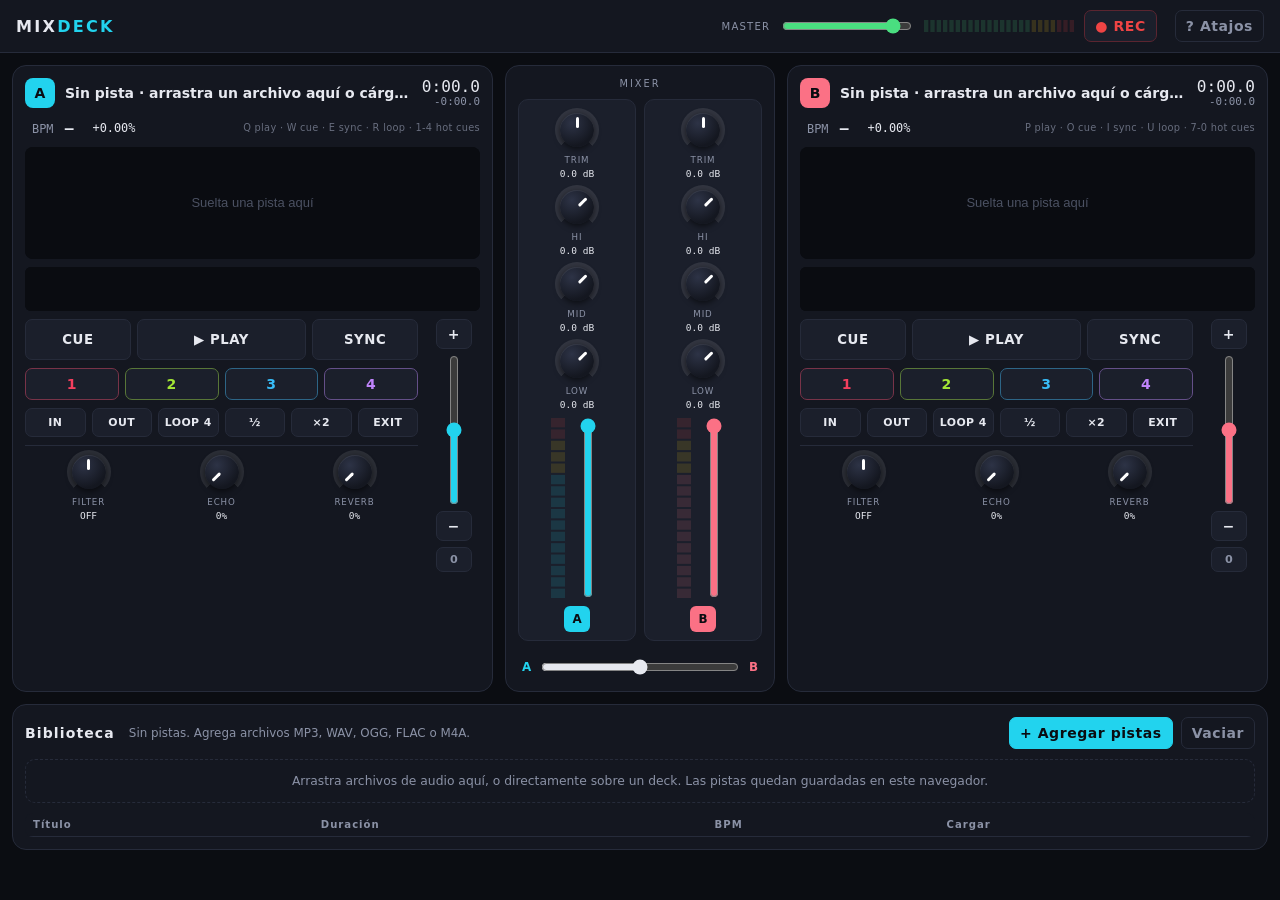
==== dj-system/index.html @ 6afe0837 "Agregar MIXDECK: mezclador DJ en el navegador (prototipo) Nuevo proyecto independiente en dj-system/" ====
<!DOCTYPE html>
<html lang="es">
<head>
  <meta charset="UTF-8">
  <meta name="viewport" content="width=device-width, initial-scale=1">
  <title>MIXDECK | Mezclador DJ en el navegador</title>
  <link rel="stylesheet" href="styles.css">
</head>
<body>
  <header class="topbar">
    <div class="brand">MIX<span>DECK</span></div>
    <div class="master">
      <label for="master-vol">MASTER</label>
      <input type="range" id="master-vol" min="0" max="1" step="0.01" value="0.9" title="Volumen master">
      <canvas id="master-vu"></canvas>
      <button id="rec-btn" class="btn rec" title="Grabar la mezcla (salida master)">● REC</button>
      <a id="rec-link" class="rec-link hidden" href="#" download>Descargar mezcla</a>
    </div>
    <button id="help-btn" class="btn ghost" title="Atajos de teclado (?)">? Atajos</button>
  </header>

  <main class="console">
    <section class="deck" id="deck-a" aria-label="Deck A"></section>
    <section class="mixer" id="mixer" aria-label="Mezclador"></section>
    <section class="deck" id="deck-b" aria-label="Deck B"></section>
  </main>

  <section class="library" aria-label="Biblioteca">
    <div class="lib-head">
      <h2>Biblioteca</h2>
      <span id="lib-status" class="lib-status"></span>
      <div class="lib-actions">
        <label class="btn primary file-btn">+ Agregar pistas
          <input type="file" id="file-input" accept="audio/*,.mp3,.wav,.ogg,.m4a,.aac,.flac" multiple hidden>
        </label>
        <button id="lib-clear" class="btn ghost">Vaciar</button>
      </div>
    </div>
    <div id="dropzone" class="dropzone">Arrastra archivos de audio aquí, o directamente sobre un deck. Las pistas quedan guardadas en este navegador.</div>
    <div class="table-wrap">
      <table class="lib-table">
        <thead><tr><th>Título</th><th>Duración</th><th>BPM</th><th>Cargar</th></tr></thead>
        <tbody id="lib-body"></tbody>
      </table>
    </div>
  </section>

  <dialog id="help">
    <h3>Atajos de teclado</h3>
    <div class="help-grid">
      <table>
        <caption>Deck A</caption>
        <tr><td><kbd>Q</kbd></td><td>Play / Pause</td></tr>
        <tr><td><kbd>W</kbd></td><td>Cue (mantener previsualiza)</td></tr>
        <tr><td><kbd>E</kbd></td><td>Sync con el Deck B</td></tr>
        <tr><td><kbd>R</kbd></td><td>Loop automático de 4 beats</td></tr>
        <tr><td><kbd>Z</kbd> <kbd>X</kbd> <kbd>C</kbd></td><td>Loop in / out / salir</td></tr>
        <tr><td><kbd>A</kbd> <kbd>S</kbd></td><td>Pitch bend − / +</td></tr>
        <tr><td><kbd>1</kbd>–<kbd>4</kbd></td><td>Hot cues (Shift borra)</td></tr>
      </table>
      <table>
        <caption>Deck B</caption>
        <tr><td><kbd>P</kbd></td><td>Play / Pause</td></tr>
        <tr><td><kbd>O</kbd></td><td>Cue (mantener previsualiza)</td></tr>
        <tr><td><kbd>I</kbd></td><td>Sync con el Deck A</td></tr>
        <tr><td><kbd>U</kbd></td><td>Loop automático de 4 beats</td></tr>
        <tr><td><kbd>M</kbd> <kbd>,</kbd> <kbd>.</kbd></td><td>Loop in / out / salir</td></tr>
        <tr><td><kbd>K</kbd> <kbd>L</kbd></td><td>Pitch bend − / +</td></tr>
        <tr><td><kbd>7</kbd>–<kbd>0</kbd></td><td>Hot cues (Shift borra)</td></tr>
      </table>
    </div>
    <p><kbd>←</kbd> <kbd>→</kbd> mueven el crossfader. Clic en la onda para saltar. Clic en el BPM para corregirlo a mano. Perillas: arrastra vertical, doble clic reinicia, Shift ajusta fino.</p>
    <button id="help-close" class="btn primary">Cerrar</button>
  </dialog>

  <div id="toast" class="toast"></div>

  <script src="js/engine.js"></script>
  <script src="js/knob.js"></script>
  <script src="js/bpm.js"></script>
  <script src="js/library.js"></script>
  <script src="js/deck.js"></script>
  <script src="js/mixer.js"></script>
  <script src="js/app.js"></script>
</body>
</html>
---- dj-system/styles.css ----
:root {
  --bg: #0b0d12;
  --panel: #141720;
  --panel-2: #1b1f2b;
  --line: #262b3a;
  --text: #e7e9f0;
  --muted: #8b92a6;
  --accent: #22d3ee;
  --rec: #ef4444;
  font-size: 14px;
}
* { box-sizing: border-box; }
html, body { margin: 0; background: var(--bg); color: var(--text); font-family: Inter, system-ui, -apple-system, "Segoe UI", Roboto, sans-serif; }
button, input { font: inherit; }
canvas { display: block; }
.hidden { display: none !important; }

/* ---- Barra superior ---- */
.topbar { display: flex; align-items: center; gap: 18px; padding: 10px 16px; background: var(--panel); border-bottom: 1px solid var(--line); position: sticky; top: 0; z-index: 5; }
.brand { font-weight: 800; letter-spacing: .14em; font-size: 1.15rem; }
.brand span { color: var(--accent); }
.master { display: flex; align-items: center; gap: 10px; margin-left: auto; }
.master label { font-size: .72rem; letter-spacing: .12em; color: var(--muted); }
#master-vol { width: 130px; accent-color: #4ade80; }
#master-vu { width: 150px; height: 12px; }
.rec-link { color: #4ade80; text-decoration: none; font-size: .85rem; border: 1px solid #4ade80; padding: 5px 10px; border-radius: 6px; }

/* ---- Botones ---- */
.btn { background: var(--panel-2); color: var(--text); border: 1px solid var(--line); border-radius: 7px; padding: 7px 10px; cursor: pointer; font-weight: 600; letter-spacing: .04em; transition: background .12s, box-shadow .12s, color .12s; user-select: none; -webkit-user-select: none; touch-action: none; }
.btn:hover { background: #232838; }
.btn:active { transform: translateY(1px); }
.btn.on { background: var(--accent); color: #0a0c11; border-color: var(--accent); box-shadow: 0 0 14px color-mix(in srgb, var(--accent) 55%, transparent); }
.btn.primary { background: var(--accent); color: #0a0c11; border-color: var(--accent); }
.btn.ghost { background: transparent; color: var(--muted); }
.btn.ghost:hover { color: var(--text); }
.btn.rec { color: var(--rec); border-color: #5b2530; min-width: 72px; font-variant-numeric: tabular-nums; }
.btn.rec.on { background: var(--rec); color: #fff; border-color: var(--rec); box-shadow: 0 0 14px rgba(239,68,68,.6); animation: blink 1s steps(2) infinite; }
@keyframes blink { 50% { box-shadow: 0 0 4px rgba(239,68,68,.3); } }

/* ---- Consola ---- */
.console { display: grid; grid-template-columns: minmax(0, 1fr) 270px minmax(0, 1fr); gap: 12px; padding: 12px; }
.deck, .mixer { background: var(--panel); border: 1px solid var(--line); border-radius: 14px; padding: 12px; min-width: 0; }
.deck { display: flex; flex-direction: column; gap: 8px; position: relative; }
.deck.drop { outline: 2px dashed var(--accent); outline-offset: -4px; }
.deck.looping .wave-zoom { box-shadow: inset 0 0 0 1px color-mix(in srgb, var(--accent) 60%, transparent); }

.deck-head { display: flex; align-items: center; gap: 10px; }
.deck-badge { width: 30px; height: 30px; border-radius: 8px; background: var(--accent); color: #0a0c11; display: grid; place-items: center; font-weight: 800; flex: none; }
.track-title { flex: 1; min-width: 0; white-space: nowrap; overflow: hidden; text-overflow: ellipsis; font-weight: 600; }
.time { display: flex; flex-direction: column; align-items: flex-end; font-family: "JetBrains Mono", ui-monospace, SFMono-Regular, Menlo, monospace; font-variant-numeric: tabular-nums; line-height: 1.05; }
.t-el { font-size: 1.15rem; }
.t-rem { font-size: .78rem; color: var(--muted); }

.bpm-row { display: flex; align-items: center; gap: 12px; font-size: .85rem; color: var(--muted); }
.bpm-btn { background: none; border: 1px solid transparent; color: var(--muted); border-radius: 6px; padding: 2px 6px; cursor: pointer; font-family: ui-monospace, Menlo, monospace; }
.bpm-btn:hover { border-color: var(--line); }
.bpm-btn strong { color: var(--text); font-size: 1.05rem; margin-left: 4px; }
.bpm-btn small { color: var(--muted); }
.pitch-read { font-family: ui-monospace, Menlo, monospace; color: var(--text); }
.key-hint { margin-left: auto; font-size: .7rem; letter-spacing: .03em; opacity: .7; text-align: right; }

.wave-zoom { width: 100%; height: 112px; border-radius: 8px; background: #0a0c11; cursor: crosshair; }
.wave-over { width: 100%; height: 44px; border-radius: 6px; background: #0a0c11; cursor: pointer; }

.deck-body { display: grid; grid-template-columns: 1fr 52px; gap: 10px; }
.deck-main { display: flex; flex-direction: column; gap: 8px; min-width: 0; }
.transport { display: grid; grid-template-columns: 1fr 1.6fr 1fr; gap: 6px; }
.transport .btn { padding: 12px 8px; font-size: .95rem; }
.btn-cue.on { background: #f59e0b; border-color: #f59e0b; color: #0a0c11; box-shadow: 0 0 12px rgba(245,158,11,.5); }
.hotcues { display: grid; grid-template-columns: repeat(4, 1fr); gap: 6px; }
.hc { border-color: color-mix(in srgb, var(--hc) 40%, var(--line)); color: var(--hc); }
.hc.set { background: var(--hc); color: #0a0c11; border-color: var(--hc); box-shadow: 0 0 10px color-mix(in srgb, var(--hc) 55%, transparent); }
.loops { display: grid; grid-template-columns: repeat(6, 1fr); gap: 6px; }
.loops .btn { padding: 7px 4px; font-size: .78rem; }
.fx { display: flex; justify-content: space-around; gap: 6px; padding-top: 4px; border-top: 1px solid var(--line); }

.pitch-col { display: flex; flex-direction: column; align-items: center; gap: 6px; }
.pitch-col .bend { width: 36px; padding: 6px 0; font-size: 1rem; }
.pitch-col .pitch-reset { width: 36px; padding: 5px 0; font-size: .8rem; color: var(--muted); }
input.pitch, input.fader { writing-mode: vertical-lr; direction: rtl; width: 30px; accent-color: var(--accent); cursor: ns-resize; margin: 0; }
input.pitch { flex: 1; min-height: 150px; }
input.fader { height: 100%; }

/* ---- Perillas ---- */
.knob { display: flex; flex-direction: column; align-items: center; gap: 3px; width: 56px; cursor: ns-resize; user-select: none; -webkit-user-select: none; touch-action: none; }
.knob-ring { width: 44px; height: 44px; border-radius: 50%; display: grid; place-items: center; position: relative; }
.knob-ring::before { content: ""; position: absolute; inset: 5px; border-radius: 50%; background: radial-gradient(circle at 35% 30%, #2d3346, #141720 70%); box-shadow: 0 2px 6px rgba(0,0,0,.6), inset 0 1px 0 rgba(255,255,255,.08); }
.knob-dial { position: absolute; inset: 5px; border-radius: 50%; }
.knob-dial::after { content: ""; position: absolute; left: 50%; top: 4px; width: 3px; height: 11px; margin-left: -1.5px; border-radius: 2px; background: #fff; }
.knob.active .knob-ring::before { box-shadow: 0 0 0 2px color-mix(in srgb, var(--accent) 60%, transparent); }
.knob-label { font-size: .62rem; letter-spacing: .1em; color: var(--muted); }
.knob-value { font-size: .68rem; font-family: ui-monospace, Menlo, monospace; color: var(--text); white-space: nowrap; }

/* ---- Mixer ---- */
.mixer { display: flex; flex-direction: column; gap: 10px; }
.mixer-title { text-align: center; font-size: .7rem; letter-spacing: .2em; color: var(--muted); }
.strips { display: grid; grid-template-columns: 1fr 1fr; gap: 8px; flex: 1; }
.strip { background: var(--panel-2); border: 1px solid var(--line); border-radius: 10px; padding: 8px 4px; display: flex; flex-direction: column; align-items: center; gap: 8px; }
.strip-knobs { display: flex; flex-direction: column; gap: 6px; }
.strip-lower { display: flex; gap: 8px; align-items: stretch; height: 180px; flex: none; }
.strip-lower .vu { width: 14px; height: 100%; }
.strip-badge { width: 26px; height: 26px; border-radius: 6px; background: var(--accent); color: #0a0c11; display: grid; place-items: center; font-weight: 800; font-size: .85rem; }
.xfader-wrap { display: flex; align-items: center; gap: 8px; padding: 6px 4px 2px; }
.xfader { flex: 1; accent-color: #e7e9f0; }
.xf-label { font-weight: 800; font-size: .85rem; }
.xf-a { color: #22d3ee; } .xf-b { color: #fb7185; }

/* ---- Biblioteca ---- */
.library { margin: 0 12px 24px; background: var(--panel); border: 1px solid var(--line); border-radius: 14px; padding: 12px; }
.lib-head { display: flex; align-items: center; gap: 14px; flex-wrap: wrap; }
.lib-head h2 { margin: 0; font-size: 1rem; letter-spacing: .08em; }
.lib-status { color: var(--muted); font-size: .85rem; flex: 1; }
.lib-actions { display: flex; gap: 8px; }
.file-btn { display: inline-block; }
.dropzone { margin: 10px 0; padding: 14px; border: 1px dashed var(--line); border-radius: 10px; color: var(--muted); text-align: center; font-size: .88rem; transition: border-color .12s, background .12s; }
.dropzone.over { border-color: var(--accent); background: color-mix(in srgb, var(--accent) 8%, transparent); color: var(--text); }
.table-wrap { max-height: 320px; overflow: auto; border-radius: 8px; }
.lib-table { width: 100%; border-collapse: collapse; font-size: .9rem; }
.lib-table th { text-align: left; color: var(--muted); font-weight: 600; font-size: .72rem; letter-spacing: .1em; padding: 6px 8px; border-bottom: 1px solid var(--line); position: sticky; top: 0; background: var(--panel); }
.lib-table td { padding: 7px 8px; border-bottom: 1px solid #1c2130; }
.lib-table tr[draggable] { cursor: grab; }
.lib-table tr:hover td { background: #171b26; }
.t-name { max-width: 0; width: 60%; white-space: nowrap; overflow: hidden; text-overflow: ellipsis; }
.t-dur, .t-bpm { font-family: ui-monospace, Menlo, monospace; white-space: nowrap; }
.t-act { white-space: nowrap; text-align: right; }
.t-act button { border: 1px solid var(--line); background: var(--panel-2); color: var(--text); border-radius: 6px; padding: 3px 9px; margin-left: 4px; cursor: pointer; font-weight: 700; }
.t-act .load-a { color: #22d3ee; } .t-act .load-b { color: #fb7185; } .t-act .del { color: var(--muted); }
.t-act button:hover { background: #262b3a; }
.analyzing { color: var(--muted); font-style: italic; }
.err, .row-err .t-name { color: #f87171; }

/* ---- Ayuda y avisos ---- */
dialog { background: var(--panel); color: var(--text); border: 1px solid var(--line); border-radius: 14px; padding: 20px 24px; max-width: 640px; }
dialog::backdrop { background: rgba(0,0,0,.6); }
dialog h3 { margin: 0 0 12px; }
.help-grid { display: grid; grid-template-columns: 1fr 1fr; gap: 18px; }
.help-grid table { border-collapse: collapse; width: 100%; font-size: .9rem; }
.help-grid caption { text-align: left; font-weight: 700; color: var(--accent); padding-bottom: 6px; }
.help-grid td { padding: 4px 6px 4px 0; vertical-align: top; }
kbd { background: var(--panel-2); border: 1px solid var(--line); border-bottom-width: 2px; border-radius: 4px; padding: 1px 6px; font-family: ui-monospace, Menlo, monospace; font-size: .8rem; }
dialog p { color: var(--muted); font-size: .85rem; }
.toast { position: fixed; left: 50%; bottom: 22px; transform: translateX(-50%) translateY(20px); background: #232838; color: var(--text); padding: 10px 16px; border-radius: 8px; border: 1px solid var(--line); opacity: 0; pointer-events: none; transition: opacity .2s, transform .2s; z-index: 10; max-width: 90vw; }
.toast.show { opacity: 1; transform: translateX(-50%); }

@media (max-width: 1100px) {
  .console { grid-template-columns: 1fr; }
  .mixer { order: 3; }
  .strips { grid-template-columns: 1fr 1fr; }
  .strip-lower { height: 140px; }
  .key-hint { display: none; }
}
@media (max-width: 640px) {
  .topbar { flex-wrap: wrap; gap: 10px; }
  .master { margin-left: 0; flex-wrap: wrap; }
  .help-grid { grid-template-columns: 1fr; }
  .deck-body { grid-template-columns: 1fr 44px; }
  .loops { grid-template-columns: repeat(3, 1fr); }
}
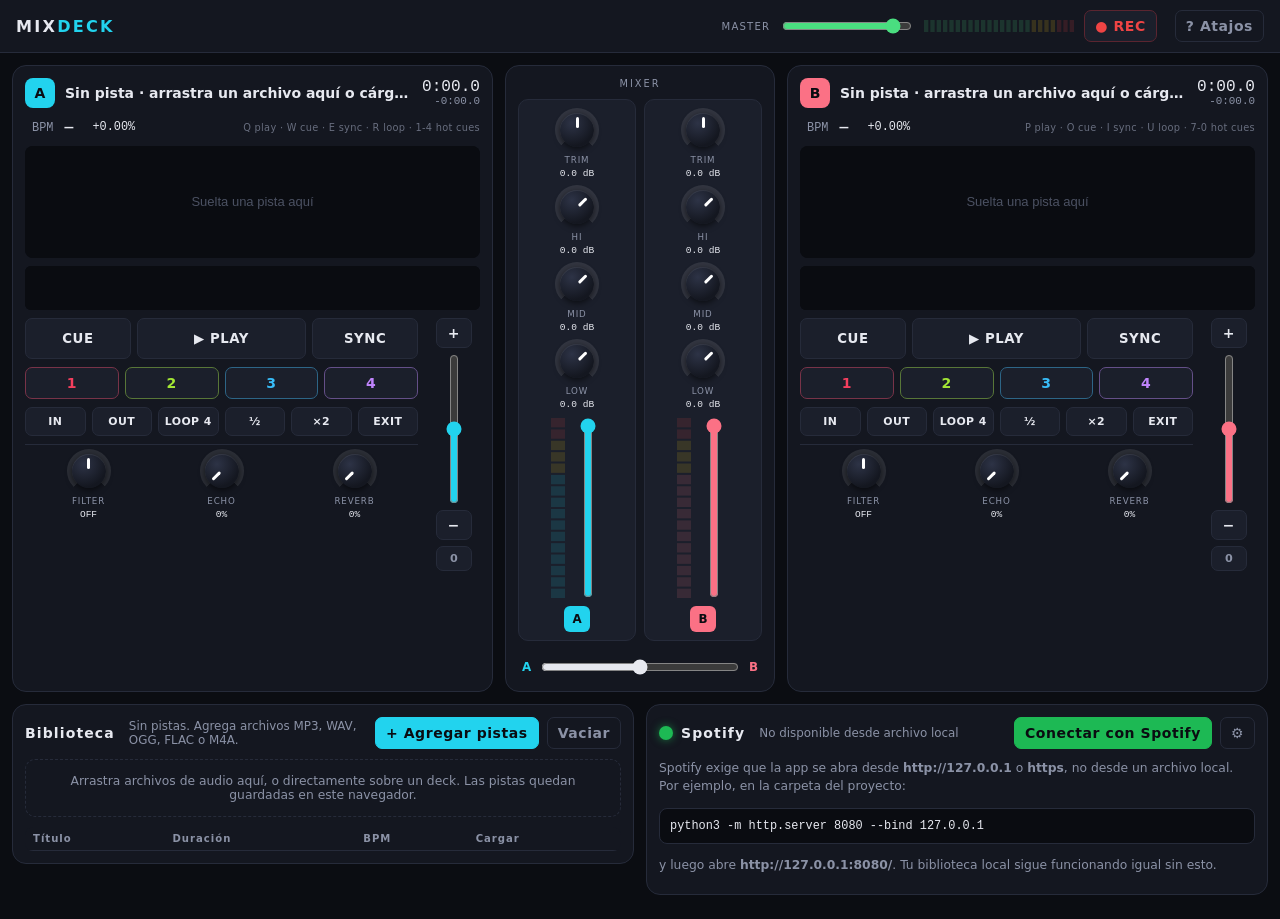
==== commit 67a9c702: "Agregar conexión con Spotify a MIXDECK Nuevo módulo dj-system/js/spotify.js con OAuth PKCE sin backe" ====
--- a/dj-system/index.html
+++ b/dj-system/index.html
@@ -25,6 +25,7 @@
     <section class="deck" id="deck-b" aria-label="Deck B"></section>
   </main>
 
+  <div class="bottom">
   <section class="library" aria-label="Biblioteca">
     <div class="lib-head">
       <h2>Biblioteca</h2>
@@ -44,6 +45,9 @@
       </table>
     </div>
   </section>
+
+  <section class="spotify" id="spotify" aria-label="Spotify"></section>
+  </div>
 
   <dialog id="help">
     <h3>Atajos de teclado</h3>
@@ -81,6 +85,7 @@
   <script src="js/library.js"></script>
   <script src="js/deck.js"></script>
   <script src="js/mixer.js"></script>
+  <script src="js/spotify.js"></script>
   <script src="js/app.js"></script>
 </body>
 </html>
--- a/dj-system/styles.css
+++ b/dj-system/styles.css
@@ -105,8 +105,9 @@
 .xf-label { font-weight: 800; font-size: .85rem; }
 .xf-a { color: #22d3ee; } .xf-b { color: #fb7185; }
 
-/* ---- Biblioteca ---- */
-.library { margin: 0 12px 24px; background: var(--panel); border: 1px solid var(--line); border-radius: 14px; padding: 12px; }
+/* ---- Biblioteca y Spotify ---- */
+.bottom { display: grid; grid-template-columns: 1fr 1fr; gap: 12px; margin: 0 12px 24px; align-items: start; }
+.library, .spotify { min-width: 0; background: var(--panel); border: 1px solid var(--line); border-radius: 14px; padding: 12px; }
 .lib-head { display: flex; align-items: center; gap: 14px; flex-wrap: wrap; }
 .lib-head h2 { margin: 0; font-size: 1rem; letter-spacing: .08em; }
 .lib-status { color: var(--muted); font-size: .85rem; flex: 1; }
@@ -144,6 +145,7 @@
 
 @media (max-width: 1100px) {
   .console { grid-template-columns: 1fr; }
+  .bottom { grid-template-columns: 1fr; }
   .mixer { order: 3; }
   .strips { grid-template-columns: 1fr 1fr; }
   .strip-lower { height: 140px; }
@@ -156,3 +158,43 @@
   .deck-body { grid-template-columns: 1fr 44px; }
   .loops { grid-template-columns: repeat(3, 1fr); }
 }
+
+/* ---- Spotify ---- */
+.sp-head { display: flex; align-items: center; gap: 14px; flex-wrap: wrap; }
+.sp-head h2 { margin: 0; font-size: 1rem; letter-spacing: .08em; display: flex; align-items: center; gap: 8px; }
+.sp-dot { width: 14px; height: 14px; border-radius: 50%; background: #1db954; box-shadow: 0 0 8px rgba(29,185,84,.6); }
+.sp-status { color: var(--muted); font-size: .85rem; flex: 1; }
+.sp-actions { display: flex; gap: 8px; }
+.spotify .btn.primary { background: #1db954; border-color: #1db954; }
+.sp-body { margin-top: 10px; }
+.sp-msg { color: var(--muted); font-size: .88rem; margin: 8px 0; line-height: 1.5; }
+.sp-code { background: #0a0c11; border: 1px solid var(--line); border-radius: 8px; padding: 10px; font-size: .85rem; overflow: auto; }
+.sp-toolbar { display: flex; gap: 8px; flex-wrap: wrap; }
+.sp-search, .sp-playlists, .sp-client { background: #0a0c11; color: var(--text); border: 1px solid var(--line); border-radius: 8px; padding: 8px 10px; font-size: .9rem; }
+.sp-search { flex: 2; min-width: 180px; }
+.sp-playlists { flex: 1; min-width: 160px; }
+.sp-search:focus, .sp-playlists:focus, .sp-client:focus { outline: none; border-color: #1db954; }
+.sp-summary { color: var(--muted); font-size: .85rem; margin: 10px 0 8px; }
+.sp-wrap { max-height: 320px; }
+.sp-name { display: flex; align-items: center; gap: 8px; }
+.sp-name span { overflow: hidden; text-overflow: ellipsis; }
+.sp-thumb { width: 28px; height: 28px; border-radius: 4px; background: #262b3a; flex: none; object-fit: cover; display: inline-block; }
+.sp-artist { color: var(--muted); max-width: 0; width: 30%; white-space: nowrap; overflow: hidden; text-overflow: ellipsis; }
+.sp-have { color: #1db954; font-weight: 800; margin-right: 4px; }
+.sp-miss { color: var(--muted); }
+.sp-play { color: #1db954 !important; }
+.sp-player { display: flex; align-items: center; gap: 12px; margin-top: 12px; padding: 10px; background: var(--panel-2); border: 1px solid var(--line); border-radius: 10px; }
+.sp-cover { width: 48px; height: 48px; border-radius: 6px; background: #262b3a; object-fit: cover; flex: none; }
+.sp-np { flex: 1; min-width: 0; display: flex; flex-direction: column; gap: 4px; }
+.sp-np-title { font-weight: 600; white-space: nowrap; overflow: hidden; text-overflow: ellipsis; }
+.sp-np-sub { color: var(--muted); font-size: .72rem; }
+.sp-seek { width: 100%; accent-color: #1db954; margin: 0; }
+.sp-toggle { width: 44px; height: 44px; padding: 0; font-size: 1.1rem; }
+.sp-vol { width: 80px; accent-color: #1db954; }
+.sp-dialog { max-width: 560px; }
+.sp-steps { padding-left: 20px; line-height: 1.6; font-size: .9rem; }
+.sp-steps code { background: #0a0c11; border: 1px solid var(--line); border-radius: 5px; padding: 2px 6px; font-size: .82rem; word-break: break-all; }
+.sp-steps .btn { padding: 2px 8px; font-size: .75rem; }
+.sp-client { width: 100%; font-family: ui-monospace, Menlo, monospace; margin: 4px 0 10px; }
+.sp-note { color: var(--muted); font-size: .8rem; margin: 0 0 14px; }
+.sp-dialog-actions { display: flex; justify-content: flex-end; gap: 8px; }
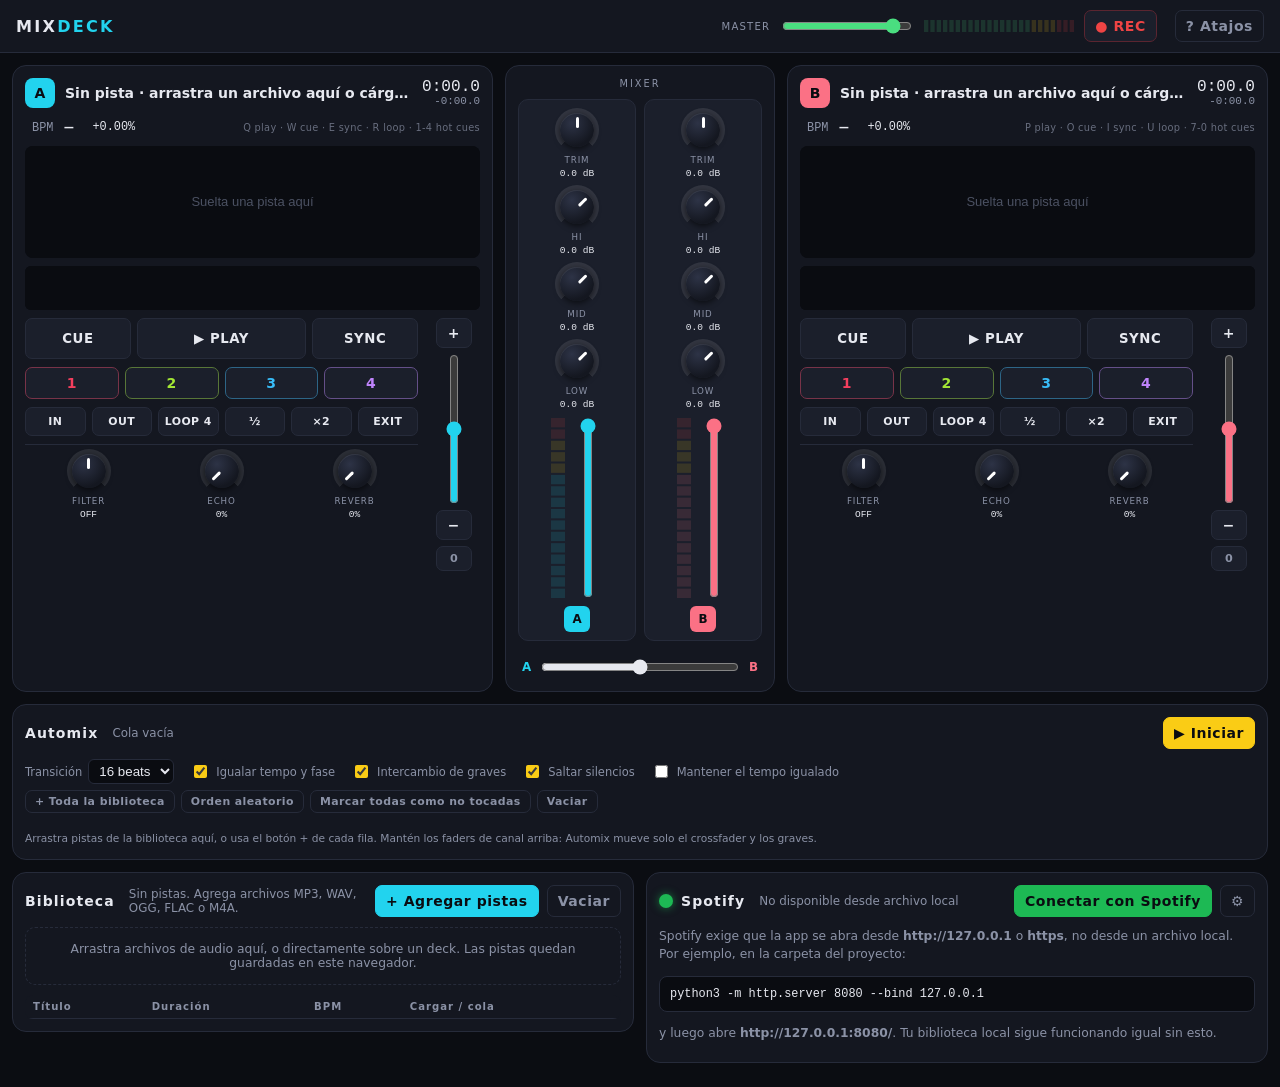
==== commit 9f38a978: "Agregar Automix: cola de pistas que se mezclan solas Nuevo módulo dj-system/js/automix.js:  - Cola o" ====
--- a/dj-system/index.html
+++ b/dj-system/index.html
@@ -26,6 +26,7 @@
   </main>
 
   <div class="bottom">
+  <section class="automix" id="automix" aria-label="Automix"></section>
   <section class="library" aria-label="Biblioteca">
     <div class="lib-head">
       <h2>Biblioteca</h2>
@@ -40,7 +41,7 @@
     <div id="dropzone" class="dropzone">Arrastra archivos de audio aquí, o directamente sobre un deck. Las pistas quedan guardadas en este navegador.</div>
     <div class="table-wrap">
       <table class="lib-table">
-        <thead><tr><th>Título</th><th>Duración</th><th>BPM</th><th>Cargar</th></tr></thead>
+        <thead><tr><th>Título</th><th>Duración</th><th>BPM</th><th>Cargar / cola</th></tr></thead>
         <tbody id="lib-body"></tbody>
       </table>
     </div>
@@ -86,6 +87,7 @@
   <script src="js/deck.js"></script>
   <script src="js/mixer.js"></script>
   <script src="js/spotify.js"></script>
+  <script src="js/automix.js"></script>
   <script src="js/app.js"></script>
 </body>
 </html>
--- a/dj-system/styles.css
+++ b/dj-system/styles.css
@@ -106,8 +106,8 @@
 .xf-a { color: #22d3ee; } .xf-b { color: #fb7185; }
 
 /* ---- Biblioteca y Spotify ---- */
-.bottom { display: grid; grid-template-columns: 1fr 1fr; gap: 12px; margin: 0 12px 24px; align-items: start; }
-.library, .spotify { min-width: 0; background: var(--panel); border: 1px solid var(--line); border-radius: 14px; padding: 12px; }
+.bottom { display: grid; grid-template-columns: 1fr 1fr 1fr; gap: 12px; margin: 0 12px 24px; align-items: start; }
+.library, .spotify, .automix { min-width: 0; background: var(--panel); border: 1px solid var(--line); border-radius: 14px; padding: 12px; }
 .lib-head { display: flex; align-items: center; gap: 14px; flex-wrap: wrap; }
 .lib-head h2 { margin: 0; font-size: 1rem; letter-spacing: .08em; }
 .lib-status { color: var(--muted); font-size: .85rem; flex: 1; }
@@ -125,7 +125,7 @@
 .t-dur, .t-bpm { font-family: ui-monospace, Menlo, monospace; white-space: nowrap; }
 .t-act { white-space: nowrap; text-align: right; }
 .t-act button { border: 1px solid var(--line); background: var(--panel-2); color: var(--text); border-radius: 6px; padding: 3px 9px; margin-left: 4px; cursor: pointer; font-weight: 700; }
-.t-act .load-a { color: #22d3ee; } .t-act .load-b { color: #fb7185; } .t-act .del { color: var(--muted); }
+.t-act .load-a { color: #22d3ee; } .t-act .load-b { color: #fb7185; } .t-act .queue { color: #facc15; } .t-act .del { color: var(--muted); }
 .t-act button:hover { background: #262b3a; }
 .analyzing { color: var(--muted); font-style: italic; }
 .err, .row-err .t-name { color: #f87171; }
@@ -143,9 +143,14 @@
 .toast { position: fixed; left: 50%; bottom: 22px; transform: translateX(-50%) translateY(20px); background: #232838; color: var(--text); padding: 10px 16px; border-radius: 8px; border: 1px solid var(--line); opacity: 0; pointer-events: none; transition: opacity .2s, transform .2s; z-index: 10; max-width: 90vw; }
 .toast.show { opacity: 1; transform: translateX(-50%); }
 
+@media (max-width: 1400px) {
+  .bottom { grid-template-columns: 1fr 1fr; }
+  .automix { grid-column: 1 / -1; }
+}
 @media (max-width: 1100px) {
   .console { grid-template-columns: 1fr; }
   .bottom { grid-template-columns: 1fr; }
+  .automix { grid-column: auto; }
   .mixer { order: 3; }
   .strips { grid-template-columns: 1fr 1fr; }
   .strip-lower { height: 140px; }
@@ -198,3 +203,31 @@
 .sp-client { width: 100%; font-family: ui-monospace, Menlo, monospace; margin: 4px 0 10px; }
 .sp-note { color: var(--muted); font-size: .8rem; margin: 0 0 14px; }
 .sp-dialog-actions { display: flex; justify-content: flex-end; gap: 8px; }
+
+/* ---- Automix ---- */
+.automix.drop { outline: 2px dashed #facc15; outline-offset: -4px; }
+.am-head { display: flex; align-items: center; gap: 14px; flex-wrap: wrap; }
+.am-head h2 { margin: 0; font-size: 1rem; letter-spacing: .08em; }
+.am-status { color: var(--muted); font-size: .85rem; flex: 1; }
+.automix.running .am-status { color: #facc15; }
+.am-actions { display: flex; gap: 8px; }
+.automix .btn.primary { background: #facc15; border-color: #facc15; }
+.am-stop { color: #f87171; }
+.am-settings { display: flex; flex-wrap: wrap; gap: 6px 16px; margin: 10px 0 6px; font-size: .82rem; color: var(--muted); }
+.am-settings label { display: flex; align-items: center; gap: 6px; cursor: pointer; }
+.am-settings select { background: #0a0c11; color: var(--text); border: 1px solid var(--line); border-radius: 6px; padding: 3px 6px; }
+.am-settings input[type=checkbox] { accent-color: #facc15; }
+.am-tools { display: flex; flex-wrap: wrap; gap: 6px; margin-bottom: 8px; }
+.am-tools .btn { padding: 4px 9px; font-size: .78rem; }
+.am-queue { list-style: none; margin: 0; padding: 0; max-height: 300px; overflow: auto; border-radius: 8px; }
+.am-queue li { display: grid; grid-template-columns: 24px 1fr auto auto 26px 26px 26px; align-items: center; gap: 6px; padding: 6px 8px; border-bottom: 1px solid #1c2130; font-size: .88rem; }
+.am-queue li.active { background: color-mix(in srgb, #facc15 12%, transparent); }
+.am-queue li.next { background: color-mix(in srgb, #facc15 5%, transparent); }
+.am-queue li.played { opacity: .5; }
+.am-n { color: var(--muted); font-size: .75rem; font-family: ui-monospace, Menlo, monospace; }
+.am-name { white-space: nowrap; overflow: hidden; text-overflow: ellipsis; }
+.am-meta { color: var(--muted); font-size: .75rem; font-family: ui-monospace, Menlo, monospace; white-space: nowrap; }
+.am-state { color: #facc15; font-size: .78rem; font-weight: 700; white-space: nowrap; min-width: 36px; text-align: right; }
+.am-queue button { border: 1px solid var(--line); background: var(--panel-2); color: var(--muted); border-radius: 5px; padding: 2px 0; cursor: pointer; font-size: .8rem; }
+.am-queue button:hover { color: var(--text); background: #262b3a; }
+.am-hint { color: var(--muted); font-size: .76rem; margin: 10px 0 0; line-height: 1.5; }
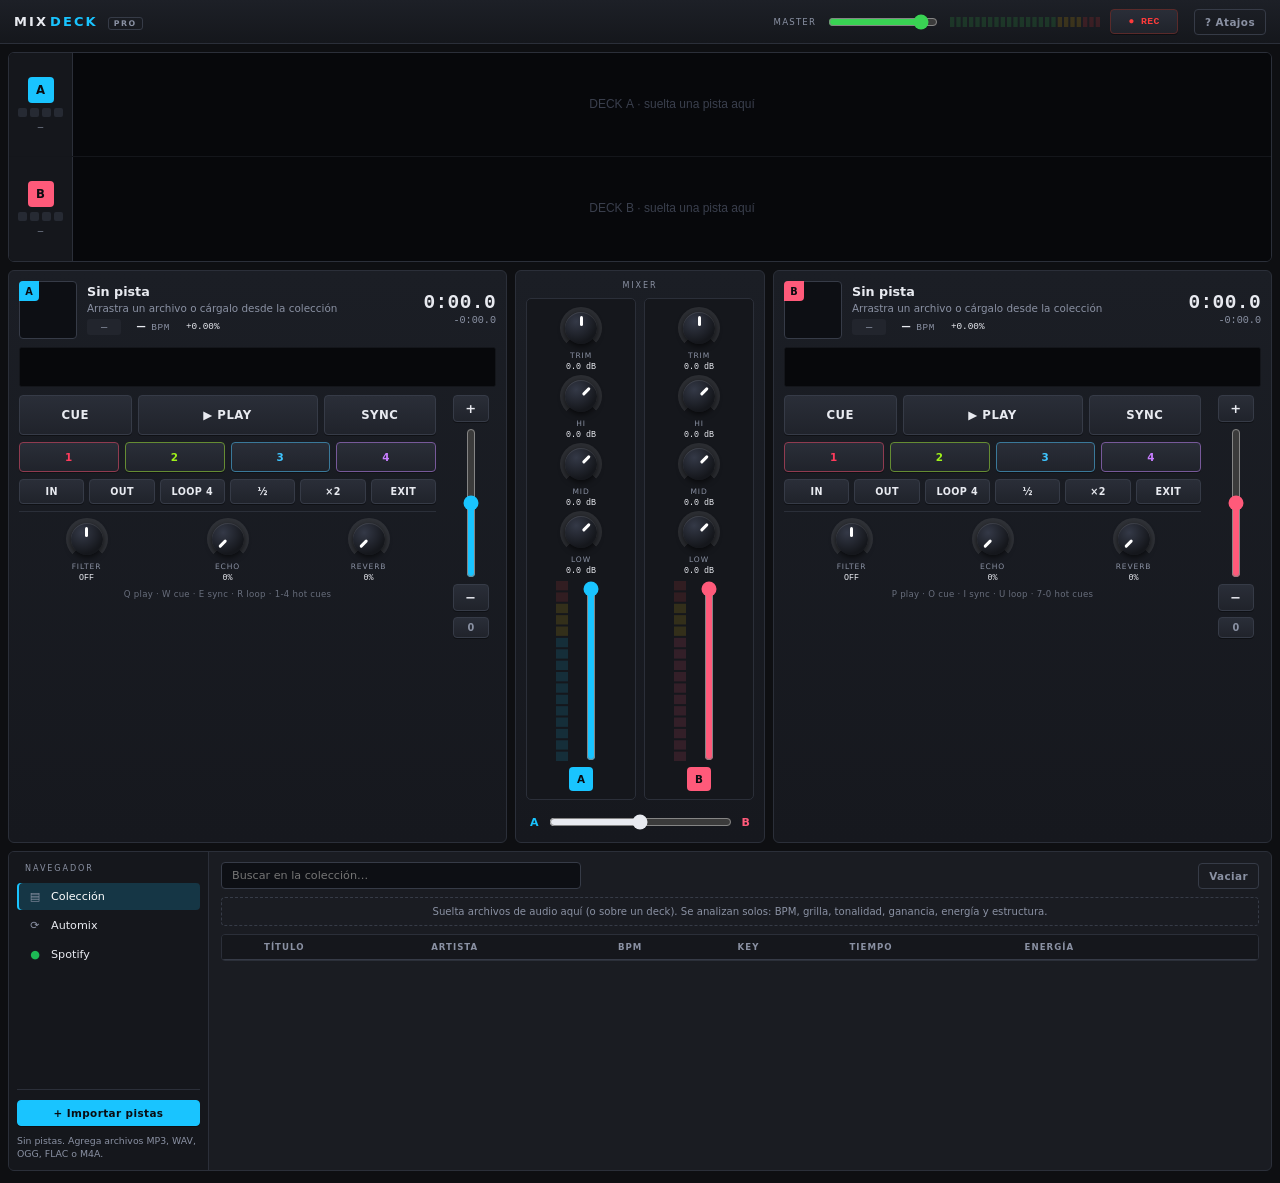
==== commit cdeb9961: "Análisis automático estilo rekordbox y rediseño profesional de MIXDECK Análisis (js/analyzer.js, ree" ====
--- a/dj-system/index.html
+++ b/dj-system/index.html
@@ -3,12 +3,13 @@
 <head>
   <meta charset="UTF-8">
   <meta name="viewport" content="width=device-width, initial-scale=1">
-  <title>MIXDECK | Mezclador DJ en el navegador</title>
+  <title>MIXDECK | Software DJ en el navegador</title>
   <link rel="stylesheet" href="styles.css">
 </head>
 <body>
   <header class="topbar">
-    <div class="brand">MIX<span>DECK</span></div>
+    <div class="brand">MIX<span>DECK</span><em>PRO</em></div>
+    <div class="top-status" id="top-status"></div>
     <div class="master">
       <label for="master-vol">MASTER</label>
       <input type="range" id="master-vol" min="0" max="1" step="0.01" value="0.9" title="Volumen master">
@@ -19,36 +20,75 @@
     <button id="help-btn" class="btn ghost" title="Atajos de teclado (?)">? Atajos</button>
   </header>
 
-  <main class="console">
-    <section class="deck" id="deck-a" aria-label="Deck A"></section>
-    <section class="mixer" id="mixer" aria-label="Mezclador"></section>
-    <section class="deck" id="deck-b" aria-label="Deck B"></section>
+  <main class="studio">
+    <section class="waves" aria-label="Formas de onda">
+      <div class="wave-row" data-deck="A">
+        <div class="wave-side">
+          <span class="wave-tag tag-a">A</span>
+          <div class="beat-leds" id="leds-a"><i></i><i></i><i></i><i></i></div>
+          <span class="bar-count" id="bar-a">—</span>
+        </div>
+        <div class="wave-slot" id="wave-a"></div>
+      </div>
+      <div class="wave-row" data-deck="B">
+        <div class="wave-side">
+          <span class="wave-tag tag-b">B</span>
+          <div class="beat-leds" id="leds-b"><i></i><i></i><i></i><i></i></div>
+          <span class="bar-count" id="bar-b">—</span>
+        </div>
+        <div class="wave-slot" id="wave-b"></div>
+      </div>
+    </section>
+
+    <section class="console">
+      <section class="deck" id="deck-a" aria-label="Deck A"></section>
+      <section class="mixer" id="mixer" aria-label="Mezclador"></section>
+      <section class="deck" id="deck-b" aria-label="Deck B"></section>
+    </section>
+
+    <section class="browser" aria-label="Navegador">
+      <aside class="tree">
+        <div class="tree-title">NAVEGADOR</div>
+        <button class="tree-item active" data-panel="collection"><span class="ti-icon">▤</span>Colección <em id="tree-count"></em></button>
+        <button class="tree-item" data-panel="automix"><span class="ti-icon">⟳</span>Automix <em id="tree-queue"></em></button>
+        <button class="tree-item" data-panel="spotify"><span class="ti-icon sp">●</span>Spotify</button>
+        <div class="tree-foot">
+          <label class="btn primary file-btn">+ Importar pistas
+            <input type="file" id="file-input" accept="audio/*,.mp3,.wav,.ogg,.m4a,.aac,.flac" multiple hidden>
+          </label>
+          <div id="lib-status" class="lib-status"></div>
+        </div>
+      </aside>
+
+      <div class="panels">
+        <section class="panel library active" id="panel-collection" aria-label="Colección">
+          <div class="lib-head">
+            <input id="lib-search" class="search" type="search" placeholder="Buscar en la colección…">
+            <span id="lib-count" class="lib-count"></span>
+            <button id="lib-clear" class="btn ghost">Vaciar</button>
+          </div>
+          <div id="dropzone" class="dropzone">Suelta archivos de audio aquí (o sobre un deck). Se analizan solos: BPM, grilla, tonalidad, ganancia, energía y estructura.</div>
+          <div class="table-wrap">
+            <table class="lib-table">
+              <thead><tr>
+                <th class="t-art"></th>
+                <th data-sort="name">Título</th>
+                <th data-sort="artist">Artista</th>
+                <th data-sort="bpm">BPM</th>
+                <th data-sort="key">Key</th>
+                <th data-sort="duration">Tiempo</th>
+                <th data-sort="energy">Energía</th>
+                <th></th>
+              </tr></thead>
+              <tbody id="lib-body"></tbody>
+            </table>
+          </div>
+        </section>
+        <section class="panel automix" id="automix" aria-label="Automix"></section>
+        <section class="panel spotify" id="spotify" aria-label="Spotify"></section>
+      </div>
+    </section>
   </main>
-
-  <div class="bottom">
-  <section class="automix" id="automix" aria-label="Automix"></section>
-  <section class="library" aria-label="Biblioteca">
-    <div class="lib-head">
-      <h2>Biblioteca</h2>
-      <span id="lib-status" class="lib-status"></span>
-      <div class="lib-actions">
-        <label class="btn primary file-btn">+ Agregar pistas
-          <input type="file" id="file-input" accept="audio/*,.mp3,.wav,.ogg,.m4a,.aac,.flac" multiple hidden>
-        </label>
-        <button id="lib-clear" class="btn ghost">Vaciar</button>
-      </div>
-    </div>
-    <div id="dropzone" class="dropzone">Arrastra archivos de audio aquí, o directamente sobre un deck. Las pistas quedan guardadas en este navegador.</div>
-    <div class="table-wrap">
-      <table class="lib-table">
-        <thead><tr><th>Título</th><th>Duración</th><th>BPM</th><th>Cargar / cola</th></tr></thead>
-        <tbody id="lib-body"></tbody>
-      </table>
-    </div>
-  </section>
-
-  <section class="spotify" id="spotify" aria-label="Spotify"></section>
-  </div>
 
   <dialog id="help">
     <h3>Atajos de teclado</h3>
@@ -74,7 +114,8 @@
         <tr><td><kbd>7</kbd>–<kbd>0</kbd></td><td>Hot cues (Shift borra)</td></tr>
       </table>
     </div>
-    <p><kbd>←</kbd> <kbd>→</kbd> mueven el crossfader. Clic en la onda para saltar. Clic en el BPM para corregirlo a mano. Perillas: arrastra vertical, doble clic reinicia, Shift ajusta fino.</p>
+    <p><kbd>←</kbd> <kbd>→</kbd> mueven el crossfader. Clic en la onda para saltar. Doble clic en una pista de la colección la carga en el deck libre. Clic en el BPM para corregirlo. Perillas: arrastra vertical, doble clic reinicia, Shift ajusta fino.</p>
+    <p>El análisis automático marca el CUE en el primer compás, el hot cue 1 en el drop y el hot cue 2 en el inicio del outro. Las tonalidades compatibles con la pista que suena se resaltan en verde.</p>
     <button id="help-close" class="btn primary">Cerrar</button>
   </dialog>
 
@@ -82,7 +123,8 @@
 
   <script src="js/engine.js"></script>
   <script src="js/knob.js"></script>
-  <script src="js/bpm.js"></script>
+  <script src="js/analyzer.js"></script>
+  <script src="js/tags.js"></script>
   <script src="js/library.js"></script>
   <script src="js/deck.js"></script>
   <script src="js/mixer.js"></script>
--- a/dj-system/styles.css
+++ b/dj-system/styles.css
@@ -1,233 +1,305 @@
 :root {
-  --bg: #0b0d12;
-  --panel: #141720;
-  --panel-2: #1b1f2b;
-  --line: #262b3a;
-  --text: #e7e9f0;
-  --muted: #8b92a6;
-  --accent: #22d3ee;
-  --rec: #ef4444;
-  font-size: 14px;
+  --bg: #0e0f12;
+  --bg-2: #15171c;
+  --panel: #1a1c22;
+  --panel-2: #22252d;
+  --line: #2b2f39;
+  --line-2: #363b47;
+  --text: #e8eaf0;
+  --muted: #8a91a3;
+  --accent: #19c4ff;
+  --a: #19c4ff;
+  --b: #ff5a7a;
+  --warn: #ffb020;
+  --ok: #39d353;
+  --rec: #ff3b3b;
+  --sp: #1db954;
+  --am: #ffc400;
+  --mono: "JetBrains Mono", "SF Mono", ui-monospace, Menlo, Consolas, monospace;
+  font-size: 13px;
 }
 * { box-sizing: border-box; }
-html, body { margin: 0; background: var(--bg); color: var(--text); font-family: Inter, system-ui, -apple-system, "Segoe UI", Roboto, sans-serif; }
-button, input { font: inherit; }
+html, body { margin: 0; background: var(--bg); color: var(--text); font-family: Inter, "Segoe UI", system-ui, -apple-system, Roboto, sans-serif; }
+button, input, select { font: inherit; }
 canvas { display: block; }
 .hidden { display: none !important; }
-
-/* ---- Barra superior ---- */
-.topbar { display: flex; align-items: center; gap: 18px; padding: 10px 16px; background: var(--panel); border-bottom: 1px solid var(--line); position: sticky; top: 0; z-index: 5; }
-.brand { font-weight: 800; letter-spacing: .14em; font-size: 1.15rem; }
+::-webkit-scrollbar { width: 10px; height: 10px; }
+::-webkit-scrollbar-thumb { background: #2f343f; border-radius: 6px; border: 2px solid var(--panel); }
+::-webkit-scrollbar-track { background: transparent; }
+
+/* ---------- Barra superior ---------- */
+.topbar { display: flex; align-items: center; gap: 16px; padding: 6px 14px; background: linear-gradient(#1d2027, #15171c); border-bottom: 1px solid var(--line); position: sticky; top: 0; z-index: 5; height: 44px; }
+.brand { font-weight: 900; letter-spacing: .16em; font-size: 1rem; display: flex; align-items: baseline; gap: 2px; }
 .brand span { color: var(--accent); }
-.master { display: flex; align-items: center; gap: 10px; margin-left: auto; }
-.master label { font-size: .72rem; letter-spacing: .12em; color: var(--muted); }
-#master-vol { width: 130px; accent-color: #4ade80; }
-#master-vu { width: 150px; height: 12px; }
-.rec-link { color: #4ade80; text-decoration: none; font-size: .85rem; border: 1px solid #4ade80; padding: 5px 10px; border-radius: 6px; }
-
-/* ---- Botones ---- */
-.btn { background: var(--panel-2); color: var(--text); border: 1px solid var(--line); border-radius: 7px; padding: 7px 10px; cursor: pointer; font-weight: 600; letter-spacing: .04em; transition: background .12s, box-shadow .12s, color .12s; user-select: none; -webkit-user-select: none; touch-action: none; }
-.btn:hover { background: #232838; }
+.brand em { font-style: normal; font-size: .6rem; letter-spacing: .2em; color: var(--muted); margin-left: 8px; border: 1px solid var(--line-2); padding: 1px 5px; border-radius: 3px; }
+.top-status { flex: 1; font-family: var(--mono); font-size: .78rem; color: var(--muted); letter-spacing: .06em; }
+.master { display: flex; align-items: center; gap: 10px; }
+.master label { font-size: .66rem; letter-spacing: .14em; color: var(--muted); }
+#master-vol { width: 110px; accent-color: var(--ok); }
+#master-vu { width: 150px; height: 10px; }
+.rec-link { color: var(--ok); text-decoration: none; font-size: .8rem; border: 1px solid var(--ok); padding: 4px 9px; border-radius: 4px; }
+
+/* ---------- Botones ---------- */
+.btn { background: linear-gradient(#2a2e38, #20232b); color: var(--text); border: 1px solid var(--line-2); border-radius: 4px; padding: 6px 10px; cursor: pointer; font-weight: 600; letter-spacing: .04em; font-size: .8rem; transition: background .12s, box-shadow .12s, color .12s; user-select: none; -webkit-user-select: none; touch-action: none; box-shadow: 0 1px 0 rgba(0,0,0,.4); }
+.btn:hover { background: linear-gradient(#333845, #262a33); }
 .btn:active { transform: translateY(1px); }
-.btn.on { background: var(--accent); color: #0a0c11; border-color: var(--accent); box-shadow: 0 0 14px color-mix(in srgb, var(--accent) 55%, transparent); }
+.btn.on { background: var(--accent); color: #0a0c11; border-color: var(--accent); box-shadow: 0 0 12px color-mix(in srgb, var(--accent) 60%, transparent), inset 0 0 0 1px rgba(255,255,255,.3); }
 .btn.primary { background: var(--accent); color: #0a0c11; border-color: var(--accent); }
-.btn.ghost { background: transparent; color: var(--muted); }
-.btn.ghost:hover { color: var(--text); }
-.btn.rec { color: var(--rec); border-color: #5b2530; min-width: 72px; font-variant-numeric: tabular-nums; }
-.btn.rec.on { background: var(--rec); color: #fff; border-color: var(--rec); box-shadow: 0 0 14px rgba(239,68,68,.6); animation: blink 1s steps(2) infinite; }
-@keyframes blink { 50% { box-shadow: 0 0 4px rgba(239,68,68,.3); } }
-
-/* ---- Consola ---- */
-.console { display: grid; grid-template-columns: minmax(0, 1fr) 270px minmax(0, 1fr); gap: 12px; padding: 12px; }
-.deck, .mixer { background: var(--panel); border: 1px solid var(--line); border-radius: 14px; padding: 12px; min-width: 0; }
+.btn.ghost { background: transparent; color: var(--muted); box-shadow: none; }
+.btn.ghost:hover { color: var(--text); background: var(--panel-2); }
+.btn.rec { color: var(--rec); border-color: #5a2a2a; min-width: 68px; font-family: var(--mono); font-size: .75rem; }
+.btn.rec.on { background: var(--rec); color: #fff; border-color: var(--rec); box-shadow: 0 0 14px rgba(255,59,59,.6); animation: blink 1s steps(2) infinite; }
+@keyframes blink { 50% { box-shadow: 0 0 4px rgba(255,59,59,.3); } }
+
+/* ---------- Estudio ---------- */
+.studio { display: flex; flex-direction: column; gap: 8px; padding: 8px; }
+
+/* Ondas apiladas */
+.waves { background: #07080b; border: 1px solid var(--line); border-radius: 6px; overflow: hidden; }
+.wave-row { display: grid; grid-template-columns: 64px 1fr; height: 104px; border-bottom: 1px solid #14161b; }
+.wave-row:last-child { border-bottom: 0; }
+.wave-side { display: flex; flex-direction: column; align-items: center; justify-content: center; gap: 5px; background: var(--bg-2); border-right: 1px solid var(--line); }
+.wave-tag { width: 26px; height: 26px; border-radius: 4px; display: grid; place-items: center; font-weight: 900; color: #0a0c11; font-size: .9rem; }
+.tag-a { background: var(--a); } .tag-b { background: var(--b); }
+.beat-leds { display: flex; gap: 3px; }
+.beat-leds i { width: 9px; height: 9px; border-radius: 2px; background: #262a33; }
+.wave-row[data-deck="A"] .beat-leds i.on { background: var(--a); box-shadow: 0 0 6px var(--a); }
+.wave-row[data-deck="B"] .beat-leds i.on { background: var(--b); box-shadow: 0 0 6px var(--b); }
+.bar-count { font-family: var(--mono); font-size: .7rem; color: var(--muted); }
+.wave-slot { position: relative; min-width: 0; min-height: 0; overflow: hidden; }
+.wave-zoom { position: absolute; inset: 0; width: 100%; height: 100%; cursor: crosshair; }
+
+/* Consola */
+.console { display: grid; grid-template-columns: minmax(0, 1fr) 250px minmax(0, 1fr); gap: 8px; }
+.deck, .mixer { background: linear-gradient(#1b1e25, #16181e); border: 1px solid var(--line); border-radius: 6px; padding: 10px; min-width: 0; }
 .deck { display: flex; flex-direction: column; gap: 8px; position: relative; }
 .deck.drop { outline: 2px dashed var(--accent); outline-offset: -4px; }
-.deck.looping .wave-zoom { box-shadow: inset 0 0 0 1px color-mix(in srgb, var(--accent) 60%, transparent); }
-
-.deck-head { display: flex; align-items: center; gap: 10px; }
-.deck-badge { width: 30px; height: 30px; border-radius: 8px; background: var(--accent); color: #0a0c11; display: grid; place-items: center; font-weight: 800; flex: none; }
-.track-title { flex: 1; min-width: 0; white-space: nowrap; overflow: hidden; text-overflow: ellipsis; font-weight: 600; }
-.time { display: flex; flex-direction: column; align-items: flex-end; font-family: "JetBrains Mono", ui-monospace, SFMono-Regular, Menlo, monospace; font-variant-numeric: tabular-nums; line-height: 1.05; }
-.t-el { font-size: 1.15rem; }
-.t-rem { font-size: .78rem; color: var(--muted); }
-
-.bpm-row { display: flex; align-items: center; gap: 12px; font-size: .85rem; color: var(--muted); }
-.bpm-btn { background: none; border: 1px solid transparent; color: var(--muted); border-radius: 6px; padding: 2px 6px; cursor: pointer; font-family: ui-monospace, Menlo, monospace; }
-.bpm-btn:hover { border-color: var(--line); }
-.bpm-btn strong { color: var(--text); font-size: 1.05rem; margin-left: 4px; }
+#deck-b { --accent: var(--b); }
+
+.deck-head { display: grid; grid-template-columns: 58px 1fr auto; gap: 10px; align-items: center; }
+.deck-art { width: 58px; height: 58px; border-radius: 4px; background: #0d0f14 center/cover no-repeat; border: 1px solid var(--line-2); position: relative; }
+.deck-badge { position: absolute; left: -1px; top: -1px; width: 20px; height: 20px; border-radius: 4px 0 4px 0; background: var(--accent); color: #0a0c11; display: grid; place-items: center; font-weight: 900; font-size: .75rem; }
+.deck-info { min-width: 0; display: flex; flex-direction: column; gap: 3px; }
+.track-title { font-weight: 700; font-size: .98rem; white-space: nowrap; overflow: hidden; text-overflow: ellipsis; }
+.track-artist { color: var(--muted); font-size: .8rem; white-space: nowrap; overflow: hidden; text-overflow: ellipsis; }
+.deck-meta { display: flex; align-items: center; gap: 10px; font-size: .78rem; color: var(--muted); }
+.bpm-btn { background: none; border: 1px solid transparent; color: var(--muted); border-radius: 4px; padding: 1px 5px; cursor: pointer; font-family: var(--mono); font-size: .72rem; letter-spacing: .06em; }
+.bpm-btn:hover { border-color: var(--line-2); }
+.bpm-btn strong { color: var(--text); font-size: 1.05rem; letter-spacing: 0; }
 .bpm-btn small { color: var(--muted); }
-.pitch-read { font-family: ui-monospace, Menlo, monospace; color: var(--text); }
-.key-hint { margin-left: auto; font-size: .7rem; letter-spacing: .03em; opacity: .7; text-align: right; }
-
-.wave-zoom { width: 100%; height: 112px; border-radius: 8px; background: #0a0c11; cursor: crosshair; }
-.wave-over { width: 100%; height: 44px; border-radius: 6px; background: #0a0c11; cursor: pointer; }
-
-.deck-body { display: grid; grid-template-columns: 1fr 52px; gap: 10px; }
-.deck-main { display: flex; flex-direction: column; gap: 8px; min-width: 0; }
+.pitch-read, .gain-read { font-family: var(--mono); font-size: .72rem; }
+.pitch-read { color: var(--text); }
+.time { display: flex; flex-direction: column; align-items: flex-end; font-family: var(--mono); font-variant-numeric: tabular-nums; line-height: 1; }
+.t-el { font-size: 1.5rem; font-weight: 600; letter-spacing: .02em; }
+.t-rem { font-size: .78rem; color: var(--muted); margin-top: 3px; }
+.wave-over { width: 100%; height: 40px; border-radius: 3px; background: #07080b; cursor: pointer; border: 1px solid #14161b; }
+
+.deck-body { display: grid; grid-template-columns: 1fr 50px; gap: 10px; }
+.deck-main { display: flex; flex-direction: column; gap: 7px; min-width: 0; }
 .transport { display: grid; grid-template-columns: 1fr 1.6fr 1fr; gap: 6px; }
-.transport .btn { padding: 12px 8px; font-size: .95rem; }
-.btn-cue.on { background: #f59e0b; border-color: #f59e0b; color: #0a0c11; box-shadow: 0 0 12px rgba(245,158,11,.5); }
+.transport .btn { padding: 12px 8px; font-size: .9rem; }
+.btn-cue.on { background: var(--warn); border-color: var(--warn); color: #0a0c11; box-shadow: 0 0 12px rgba(255,176,32,.5); }
 .hotcues { display: grid; grid-template-columns: repeat(4, 1fr); gap: 6px; }
-.hc { border-color: color-mix(in srgb, var(--hc) 40%, var(--line)); color: var(--hc); }
+.hc { border-color: color-mix(in srgb, var(--hc) 45%, var(--line-2)); color: var(--hc); padding: 8px 4px; }
 .hc.set { background: var(--hc); color: #0a0c11; border-color: var(--hc); box-shadow: 0 0 10px color-mix(in srgb, var(--hc) 55%, transparent); }
-.loops { display: grid; grid-template-columns: repeat(6, 1fr); gap: 6px; }
-.loops .btn { padding: 7px 4px; font-size: .78rem; }
-.fx { display: flex; justify-content: space-around; gap: 6px; padding-top: 4px; border-top: 1px solid var(--line); }
+.loops { display: grid; grid-template-columns: repeat(6, 1fr); gap: 5px; }
+.loops .btn { padding: 6px 3px; font-size: .74rem; }
+.fx { display: flex; justify-content: space-around; gap: 6px; padding-top: 6px; border-top: 1px solid var(--line); }
+.key-hint { font-size: .66rem; color: var(--muted); opacity: .7; text-align: center; letter-spacing: .03em; }
 
 .pitch-col { display: flex; flex-direction: column; align-items: center; gap: 6px; }
-.pitch-col .bend { width: 36px; padding: 6px 0; font-size: 1rem; }
-.pitch-col .pitch-reset { width: 36px; padding: 5px 0; font-size: .8rem; color: var(--muted); }
+.pitch-col .bend { width: 36px; padding: 5px 0; font-size: 1rem; }
+.pitch-col .pitch-reset { width: 36px; padding: 4px 0; font-size: .75rem; color: var(--muted); }
 input.pitch, input.fader { writing-mode: vertical-lr; direction: rtl; width: 30px; accent-color: var(--accent); cursor: ns-resize; margin: 0; }
 input.pitch { flex: 1; min-height: 150px; }
 input.fader { height: 100%; }
 
-/* ---- Perillas ---- */
-.knob { display: flex; flex-direction: column; align-items: center; gap: 3px; width: 56px; cursor: ns-resize; user-select: none; -webkit-user-select: none; touch-action: none; }
-.knob-ring { width: 44px; height: 44px; border-radius: 50%; display: grid; place-items: center; position: relative; }
-.knob-ring::before { content: ""; position: absolute; inset: 5px; border-radius: 50%; background: radial-gradient(circle at 35% 30%, #2d3346, #141720 70%); box-shadow: 0 2px 6px rgba(0,0,0,.6), inset 0 1px 0 rgba(255,255,255,.08); }
+/* Badges de tonalidad y energía */
+.key-badge { display: inline-block; min-width: 34px; text-align: center; padding: 2px 6px; border-radius: 3px; font-family: var(--mono); font-size: .74rem; font-weight: 700; background: var(--kc, #444); color: #0a0c11; }
+.key-badge.empty { background: var(--panel-2); color: var(--muted); font-weight: 500; }
+.key-badge.compat { box-shadow: 0 0 0 2px var(--ok); }
+.deck-key { font-size: .8rem; }
+.energy { display: inline-flex; align-items: center; gap: 6px; width: 70px; height: 10px; background: var(--panel-2); border-radius: 2px; position: relative; }
+.energy i { display: block; height: 100%; background: linear-gradient(90deg, var(--ok), var(--warn), var(--rec)); border-radius: 2px; }
+.energy b { position: absolute; right: -16px; top: -3px; font-size: .7rem; color: var(--muted); font-family: var(--mono); font-weight: 500; }
+.energy.empty { background: none; width: auto; color: var(--muted); }
+
+/* ---------- Perillas ---------- */
+.knob { display: flex; flex-direction: column; align-items: center; gap: 2px; width: 54px; cursor: ns-resize; user-select: none; -webkit-user-select: none; touch-action: none; }
+.knob-ring { width: 42px; height: 42px; border-radius: 50%; display: grid; place-items: center; position: relative; }
+.knob-ring::before { content: ""; position: absolute; inset: 5px; border-radius: 50%; background: radial-gradient(circle at 35% 30%, #343947, #15171c 70%); box-shadow: 0 2px 6px rgba(0,0,0,.7), inset 0 1px 0 rgba(255,255,255,.1); }
 .knob-dial { position: absolute; inset: 5px; border-radius: 50%; }
-.knob-dial::after { content: ""; position: absolute; left: 50%; top: 4px; width: 3px; height: 11px; margin-left: -1.5px; border-radius: 2px; background: #fff; }
+.knob-dial::after { content: ""; position: absolute; left: 50%; top: 4px; width: 3px; height: 10px; margin-left: -1.5px; border-radius: 2px; background: #fff; }
 .knob.active .knob-ring::before { box-shadow: 0 0 0 2px color-mix(in srgb, var(--accent) 60%, transparent); }
-.knob-label { font-size: .62rem; letter-spacing: .1em; color: var(--muted); }
-.knob-value { font-size: .68rem; font-family: ui-monospace, Menlo, monospace; color: var(--text); white-space: nowrap; }
-
-/* ---- Mixer ---- */
-.mixer { display: flex; flex-direction: column; gap: 10px; }
-.mixer-title { text-align: center; font-size: .7rem; letter-spacing: .2em; color: var(--muted); }
+.knob-label { font-size: .58rem; letter-spacing: .12em; color: var(--muted); }
+.knob-value { font-size: .64rem; font-family: var(--mono); color: var(--text); white-space: nowrap; }
+
+/* ---------- Mixer ---------- */
+.mixer { display: flex; flex-direction: column; gap: 8px; }
+.mixer-title { text-align: center; font-size: .62rem; letter-spacing: .24em; color: var(--muted); }
 .strips { display: grid; grid-template-columns: 1fr 1fr; gap: 8px; flex: 1; }
-.strip { background: var(--panel-2); border: 1px solid var(--line); border-radius: 10px; padding: 8px 4px; display: flex; flex-direction: column; align-items: center; gap: 8px; }
-.strip-knobs { display: flex; flex-direction: column; gap: 6px; }
+.strip { background: var(--bg-2); border: 1px solid var(--line); border-radius: 5px; padding: 8px 4px; display: flex; flex-direction: column; align-items: center; gap: 6px; }
+.strip-knobs { display: flex; flex-direction: column; gap: 4px; }
 .strip-lower { display: flex; gap: 8px; align-items: stretch; height: 180px; flex: none; }
-.strip-lower .vu { width: 14px; height: 100%; }
-.strip-badge { width: 26px; height: 26px; border-radius: 6px; background: var(--accent); color: #0a0c11; display: grid; place-items: center; font-weight: 800; font-size: .85rem; }
-.xfader-wrap { display: flex; align-items: center; gap: 8px; padding: 6px 4px 2px; }
-.xfader { flex: 1; accent-color: #e7e9f0; }
-.xf-label { font-weight: 800; font-size: .85rem; }
-.xf-a { color: #22d3ee; } .xf-b { color: #fb7185; }
-
-/* ---- Biblioteca y Spotify ---- */
-.bottom { display: grid; grid-template-columns: 1fr 1fr 1fr; gap: 12px; margin: 0 12px 24px; align-items: start; }
-.library, .spotify, .automix { min-width: 0; background: var(--panel); border: 1px solid var(--line); border-radius: 14px; padding: 12px; }
-.lib-head { display: flex; align-items: center; gap: 14px; flex-wrap: wrap; }
-.lib-head h2 { margin: 0; font-size: 1rem; letter-spacing: .08em; }
-.lib-status { color: var(--muted); font-size: .85rem; flex: 1; }
-.lib-actions { display: flex; gap: 8px; }
-.file-btn { display: inline-block; }
-.dropzone { margin: 10px 0; padding: 14px; border: 1px dashed var(--line); border-radius: 10px; color: var(--muted); text-align: center; font-size: .88rem; transition: border-color .12s, background .12s; }
+.strip-lower .vu { width: 12px; height: 100%; }
+.strip-badge { width: 24px; height: 24px; border-radius: 4px; background: var(--accent); color: #0a0c11; display: grid; place-items: center; font-weight: 900; font-size: .8rem; }
+.xfader-wrap { display: flex; align-items: center; gap: 8px; padding: 4px 4px 0; }
+.xfader { flex: 1; accent-color: #e8eaf0; }
+.xf-label { font-weight: 900; font-size: .85rem; }
+.xf-a { color: var(--a); } .xf-b { color: var(--b); }
+
+/* ---------- Navegador ---------- */
+.browser { display: grid; grid-template-columns: 200px 1fr; gap: 0; background: var(--panel); border: 1px solid var(--line); border-radius: 6px; overflow: hidden; min-height: 320px; }
+.tree { background: var(--bg-2); border-right: 1px solid var(--line); padding: 10px 8px; display: flex; flex-direction: column; gap: 2px; }
+.tree-title { font-size: .62rem; letter-spacing: .24em; color: var(--muted); padding: 2px 8px 8px; }
+.tree-item { display: flex; align-items: center; gap: 8px; background: none; border: 0; color: var(--text); text-align: left; padding: 7px 10px; border-radius: 4px; cursor: pointer; font-size: .86rem; }
+.tree-item:hover { background: var(--panel-2); }
+.tree-item.active { background: color-mix(in srgb, var(--accent) 18%, transparent); color: #fff; box-shadow: inset 2px 0 0 var(--accent); }
+.tree-item em { font-style: normal; margin-left: auto; color: var(--muted); font-family: var(--mono); font-size: .72rem; }
+.ti-icon { width: 16px; text-align: center; color: var(--muted); }
+.ti-icon.sp { color: var(--sp); }
+.tree-foot { margin-top: auto; display: flex; flex-direction: column; gap: 8px; padding-top: 10px; border-top: 1px solid var(--line); }
+.file-btn { display: block; text-align: center; }
+.lib-status { color: var(--muted); font-size: .72rem; line-height: 1.4; min-height: 2.6em; }
+.lib-status.busy { color: var(--warn); }
+.lib-status.busy::before { content: "● "; animation: pulse 1s infinite; }
+@keyframes pulse { 50% { opacity: .3; } }
+
+.panels { min-width: 0; position: relative; }
+.panel { display: none; padding: 10px 12px; }
+.panel.active { display: block; }
+.lib-head { display: flex; align-items: center; gap: 10px; }
+.search { flex: 1; max-width: 360px; background: #0d0f14; color: var(--text); border: 1px solid var(--line-2); border-radius: 4px; padding: 6px 10px; font-size: .86rem; }
+.search:focus { outline: none; border-color: var(--accent); }
+.lib-count { color: var(--muted); font-size: .8rem; flex: 1; }
+.dropzone { margin: 8px 0; padding: 8px 12px; border: 1px dashed var(--line-2); border-radius: 4px; color: var(--muted); text-align: center; font-size: .78rem; transition: border-color .12s, background .12s; }
 .dropzone.over { border-color: var(--accent); background: color-mix(in srgb, var(--accent) 8%, transparent); color: var(--text); }
-.table-wrap { max-height: 320px; overflow: auto; border-radius: 8px; }
-.lib-table { width: 100%; border-collapse: collapse; font-size: .9rem; }
-.lib-table th { text-align: left; color: var(--muted); font-weight: 600; font-size: .72rem; letter-spacing: .1em; padding: 6px 8px; border-bottom: 1px solid var(--line); position: sticky; top: 0; background: var(--panel); }
-.lib-table td { padding: 7px 8px; border-bottom: 1px solid #1c2130; }
+.table-wrap { max-height: 360px; overflow: auto; border-radius: 4px; border: 1px solid var(--line); }
+.lib-table { width: 100%; border-collapse: collapse; font-size: .84rem; }
+.lib-table th { text-align: left; color: var(--muted); font-weight: 600; font-size: .66rem; letter-spacing: .12em; text-transform: uppercase; padding: 7px 8px; border-bottom: 1px solid var(--line-2); position: sticky; top: 0; background: var(--bg-2); z-index: 1; white-space: nowrap; }
+.lib-table th[data-sort] { cursor: pointer; }
+.lib-table th[data-sort]:hover { color: var(--text); }
+.lib-table th.asc::after { content: " ▲"; font-size: .6em; }
+.lib-table th.desc::after { content: " ▼"; font-size: .6em; }
+.lib-table td { padding: 5px 8px; border-bottom: 1px solid #1c1f27; vertical-align: middle; }
 .lib-table tr[draggable] { cursor: grab; }
-.lib-table tr:hover td { background: #171b26; }
-.t-name { max-width: 0; width: 60%; white-space: nowrap; overflow: hidden; text-overflow: ellipsis; }
-.t-dur, .t-bpm { font-family: ui-monospace, Menlo, monospace; white-space: nowrap; }
+.lib-table tbody tr:hover td { background: #20232b; }
+.row-analyzing td { color: var(--muted); }
+.t-art { width: 34px; padding-right: 0 !important; }
+.t-art img, .art-empty { width: 28px; height: 28px; border-radius: 3px; display: block; object-fit: cover; background: #0d0f14; border: 1px solid var(--line); }
+.t-name { max-width: 0; width: 34%; }
+.t-title { white-space: nowrap; overflow: hidden; text-overflow: ellipsis; font-weight: 600; }
+.t-artist { max-width: 0; width: 22%; white-space: nowrap; overflow: hidden; text-overflow: ellipsis; color: var(--muted); }
+.t-dur, .t-bpm { font-family: var(--mono); white-space: nowrap; font-variant-numeric: tabular-nums; }
+.t-energy { width: 96px; }
 .t-act { white-space: nowrap; text-align: right; }
-.t-act button { border: 1px solid var(--line); background: var(--panel-2); color: var(--text); border-radius: 6px; padding: 3px 9px; margin-left: 4px; cursor: pointer; font-weight: 700; }
-.t-act .load-a { color: #22d3ee; } .t-act .load-b { color: #fb7185; } .t-act .queue { color: #facc15; } .t-act .del { color: var(--muted); }
-.t-act button:hover { background: #262b3a; }
+.t-act button { border: 1px solid var(--line-2); background: var(--panel-2); color: var(--text); border-radius: 3px; padding: 2px 8px; margin-left: 3px; cursor: pointer; font-weight: 700; font-size: .78rem; }
+.t-act .load-a { color: var(--a); } .t-act .load-b { color: var(--b); } .t-act .queue { color: var(--am); } .t-act .del, .t-act .more { color: var(--muted); }
+.t-act button:hover { background: #2c303b; }
 .analyzing { color: var(--muted); font-style: italic; }
-.err, .row-err .t-name { color: #f87171; }
-
-/* ---- Ayuda y avisos ---- */
-dialog { background: var(--panel); color: var(--text); border: 1px solid var(--line); border-radius: 14px; padding: 20px 24px; max-width: 640px; }
-dialog::backdrop { background: rgba(0,0,0,.6); }
+.err, .row-err .t-title { color: #ff6b6b; }
+
+/* ---------- Spotify ---------- */
+.sp-head { display: flex; align-items: center; gap: 14px; flex-wrap: wrap; }
+.sp-head h2 { margin: 0; font-size: .95rem; letter-spacing: .08em; display: flex; align-items: center; gap: 8px; }
+.sp-dot { width: 12px; height: 12px; border-radius: 50%; background: var(--sp); box-shadow: 0 0 8px rgba(29,185,84,.6); }
+.sp-status { color: var(--muted); font-size: .82rem; flex: 1; }
+.sp-actions { display: flex; gap: 8px; }
+.spotify .btn.primary { background: var(--sp); border-color: var(--sp); }
+.sp-body { margin-top: 10px; }
+.sp-msg { color: var(--muted); font-size: .86rem; margin: 8px 0; line-height: 1.5; }
+.sp-code { background: #0d0f14; border: 1px solid var(--line); border-radius: 4px; padding: 10px; font-size: .82rem; overflow: auto; font-family: var(--mono); }
+.sp-toolbar { display: flex; gap: 8px; flex-wrap: wrap; }
+.sp-search, .sp-playlists, .sp-client { background: #0d0f14; color: var(--text); border: 1px solid var(--line-2); border-radius: 4px; padding: 7px 10px; font-size: .86rem; }
+.sp-search { flex: 2; min-width: 180px; }
+.sp-playlists { flex: 1; min-width: 160px; }
+.sp-search:focus, .sp-playlists:focus, .sp-client:focus { outline: none; border-color: var(--sp); }
+.sp-summary { color: var(--muted); font-size: .82rem; margin: 10px 0 8px; display: flex; align-items: center; gap: 10px; flex-wrap: wrap; }
+.sp-wrap { max-height: 320px; }
+.sp-name { display: flex; align-items: center; gap: 8px; max-width: 0; width: 40%; }
+.sp-name span { overflow: hidden; text-overflow: ellipsis; white-space: nowrap; font-weight: 600; }
+.sp-thumb { width: 28px; height: 28px; border-radius: 3px; background: #0d0f14; flex: none; object-fit: cover; display: inline-block; }
+.sp-artist { color: var(--muted); max-width: 0; width: 28%; white-space: nowrap; overflow: hidden; text-overflow: ellipsis; }
+.sp-have { color: var(--sp); font-weight: 800; margin-right: 4px; }
+.sp-miss { color: var(--muted); }
+.sp-play { color: var(--sp) !important; }
+.sp-player { display: flex; align-items: center; gap: 12px; margin-top: 12px; padding: 10px; background: var(--bg-2); border: 1px solid var(--line); border-radius: 5px; }
+.sp-cover { width: 48px; height: 48px; border-radius: 4px; background: #0d0f14; object-fit: cover; flex: none; }
+.sp-np { flex: 1; min-width: 0; display: flex; flex-direction: column; gap: 4px; }
+.sp-np-title { font-weight: 600; white-space: nowrap; overflow: hidden; text-overflow: ellipsis; }
+.sp-np-sub { color: var(--muted); font-size: .7rem; }
+.sp-seek { width: 100%; accent-color: var(--sp); margin: 0; }
+.sp-toggle { width: 42px; height: 42px; padding: 0; font-size: 1.05rem; }
+.sp-vol { width: 80px; accent-color: var(--sp); }
+.sp-dialog { max-width: 560px; }
+.sp-steps { padding-left: 20px; line-height: 1.6; font-size: .88rem; }
+.sp-steps code { background: #0d0f14; border: 1px solid var(--line); border-radius: 4px; padding: 2px 6px; font-size: .8rem; word-break: break-all; font-family: var(--mono); }
+.sp-steps .btn { padding: 2px 8px; font-size: .72rem; }
+.sp-client { width: 100%; font-family: var(--mono); margin: 4px 0 10px; }
+.sp-note { color: var(--muted); font-size: .78rem; margin: 0 0 14px; }
+.sp-dialog-actions { display: flex; justify-content: flex-end; gap: 8px; }
+
+/* ---------- Automix ---------- */
+.automix.drop { outline: 2px dashed var(--am); outline-offset: -4px; }
+.am-head { display: flex; align-items: center; gap: 14px; flex-wrap: wrap; }
+.am-head h2 { margin: 0; font-size: .95rem; letter-spacing: .08em; }
+.am-status { color: var(--muted); font-size: .82rem; flex: 1; font-family: var(--mono); }
+.automix.running .am-status { color: var(--am); }
+.am-actions { display: flex; gap: 8px; }
+.automix .btn.primary { background: var(--am); border-color: var(--am); }
+.am-stop { color: #ff6b6b; }
+.am-settings { display: flex; flex-wrap: wrap; gap: 6px 16px; margin: 10px 0 6px; font-size: .8rem; color: var(--muted); }
+.am-settings label { display: flex; align-items: center; gap: 6px; cursor: pointer; }
+.am-settings select { background: #0d0f14; color: var(--text); border: 1px solid var(--line-2); border-radius: 4px; padding: 3px 6px; }
+.am-settings input[type=checkbox] { accent-color: var(--am); }
+.am-tools { display: flex; flex-wrap: wrap; gap: 6px; margin-bottom: 8px; }
+.am-tools .btn { padding: 4px 9px; font-size: .74rem; }
+.am-queue { list-style: none; margin: 0; padding: 0; max-height: 300px; overflow: auto; border-radius: 4px; border: 1px solid var(--line); }
+.am-queue li { display: grid; grid-template-columns: 24px 1fr auto auto 26px 26px 26px; align-items: center; gap: 6px; padding: 6px 8px; border-bottom: 1px solid #1c1f27; font-size: .86rem; }
+.am-queue li.active { background: color-mix(in srgb, var(--am) 12%, transparent); }
+.am-queue li.next { background: color-mix(in srgb, var(--am) 5%, transparent); }
+.am-queue li.played { opacity: .5; }
+.am-n { color: var(--muted); font-size: .72rem; font-family: var(--mono); }
+.am-name { white-space: nowrap; overflow: hidden; text-overflow: ellipsis; font-weight: 600; }
+.am-name small { color: var(--muted); font-weight: 400; margin-left: 6px; }
+.am-meta { color: var(--muted); font-size: .72rem; font-family: var(--mono); white-space: nowrap; }
+.am-state { color: var(--am); font-size: .76rem; font-weight: 700; white-space: nowrap; min-width: 36px; text-align: right; font-family: var(--mono); }
+.am-queue button { border: 1px solid var(--line-2); background: var(--panel-2); color: var(--muted); border-radius: 3px; padding: 2px 0; cursor: pointer; font-size: .78rem; }
+.am-queue button:hover { color: var(--text); background: #2c303b; }
+.am-hint { color: var(--muted); font-size: .74rem; margin: 10px 0 0; line-height: 1.5; }
+
+/* ---------- Ayuda y avisos ---------- */
+dialog { background: var(--panel); color: var(--text); border: 1px solid var(--line-2); border-radius: 8px; padding: 20px 24px; max-width: 640px; }
+dialog::backdrop { background: rgba(0,0,0,.65); }
 dialog h3 { margin: 0 0 12px; }
 .help-grid { display: grid; grid-template-columns: 1fr 1fr; gap: 18px; }
-.help-grid table { border-collapse: collapse; width: 100%; font-size: .9rem; }
+.help-grid table { border-collapse: collapse; width: 100%; font-size: .88rem; }
 .help-grid caption { text-align: left; font-weight: 700; color: var(--accent); padding-bottom: 6px; }
 .help-grid td { padding: 4px 6px 4px 0; vertical-align: top; }
-kbd { background: var(--panel-2); border: 1px solid var(--line); border-bottom-width: 2px; border-radius: 4px; padding: 1px 6px; font-family: ui-monospace, Menlo, monospace; font-size: .8rem; }
-dialog p { color: var(--muted); font-size: .85rem; }
-.toast { position: fixed; left: 50%; bottom: 22px; transform: translateX(-50%) translateY(20px); background: #232838; color: var(--text); padding: 10px 16px; border-radius: 8px; border: 1px solid var(--line); opacity: 0; pointer-events: none; transition: opacity .2s, transform .2s; z-index: 10; max-width: 90vw; }
+kbd { background: var(--panel-2); border: 1px solid var(--line-2); border-bottom-width: 2px; border-radius: 4px; padding: 1px 6px; font-family: var(--mono); font-size: .78rem; }
+dialog p { color: var(--muted); font-size: .84rem; line-height: 1.5; }
+.toast { position: fixed; left: 50%; bottom: 22px; transform: translateX(-50%) translateY(20px); background: #262a33; color: var(--text); padding: 10px 16px; border-radius: 6px; border: 1px solid var(--line-2); opacity: 0; pointer-events: none; transition: opacity .2s, transform .2s; z-index: 10; max-width: 90vw; box-shadow: 0 8px 30px rgba(0,0,0,.5); }
 .toast.show { opacity: 1; transform: translateX(-50%); }
 
-@media (max-width: 1400px) {
-  .bottom { grid-template-columns: 1fr 1fr; }
-  .automix { grid-column: 1 / -1; }
-}
+/* ---------- Responsivo ---------- */
 @media (max-width: 1100px) {
   .console { grid-template-columns: 1fr; }
-  .bottom { grid-template-columns: 1fr; }
-  .automix { grid-column: auto; }
   .mixer { order: 3; }
-  .strips { grid-template-columns: 1fr 1fr; }
-  .strip-lower { height: 140px; }
+  .browser { grid-template-columns: 1fr; }
+  .tree { flex-direction: row; flex-wrap: wrap; align-items: center; border-right: 0; border-bottom: 1px solid var(--line); }
+  .tree-title { display: none; }
+  .tree-foot { margin-top: 0; margin-left: auto; padding-top: 0; border-top: 0; flex-direction: row; align-items: center; }
+  .lib-status { min-height: 0; }
   .key-hint { display: none; }
 }
 @media (max-width: 640px) {
-  .topbar { flex-wrap: wrap; gap: 10px; }
-  .master { margin-left: 0; flex-wrap: wrap; }
+  .topbar { height: auto; flex-wrap: wrap; gap: 8px; }
+  .top-status { display: none; }
+  .master { flex-wrap: wrap; }
   .help-grid { grid-template-columns: 1fr; }
   .deck-body { grid-template-columns: 1fr 44px; }
   .loops { grid-template-columns: repeat(3, 1fr); }
+  .wave-row { grid-template-columns: 44px 1fr; height: 80px; }
+  .bar-count { display: none; }
+  .t-artist, .t-energy, .lib-table th:nth-child(3), .lib-table th:nth-child(7) { display: none; }
 }
-
-/* ---- Spotify ---- */
-.sp-head { display: flex; align-items: center; gap: 14px; flex-wrap: wrap; }
-.sp-head h2 { margin: 0; font-size: 1rem; letter-spacing: .08em; display: flex; align-items: center; gap: 8px; }
-.sp-dot { width: 14px; height: 14px; border-radius: 50%; background: #1db954; box-shadow: 0 0 8px rgba(29,185,84,.6); }
-.sp-status { color: var(--muted); font-size: .85rem; flex: 1; }
-.sp-actions { display: flex; gap: 8px; }
-.spotify .btn.primary { background: #1db954; border-color: #1db954; }
-.sp-body { margin-top: 10px; }
-.sp-msg { color: var(--muted); font-size: .88rem; margin: 8px 0; line-height: 1.5; }
-.sp-code { background: #0a0c11; border: 1px solid var(--line); border-radius: 8px; padding: 10px; font-size: .85rem; overflow: auto; }
-.sp-toolbar { display: flex; gap: 8px; flex-wrap: wrap; }
-.sp-search, .sp-playlists, .sp-client { background: #0a0c11; color: var(--text); border: 1px solid var(--line); border-radius: 8px; padding: 8px 10px; font-size: .9rem; }
-.sp-search { flex: 2; min-width: 180px; }
-.sp-playlists { flex: 1; min-width: 160px; }
-.sp-search:focus, .sp-playlists:focus, .sp-client:focus { outline: none; border-color: #1db954; }
-.sp-summary { color: var(--muted); font-size: .85rem; margin: 10px 0 8px; }
-.sp-wrap { max-height: 320px; }
-.sp-name { display: flex; align-items: center; gap: 8px; }
-.sp-name span { overflow: hidden; text-overflow: ellipsis; }
-.sp-thumb { width: 28px; height: 28px; border-radius: 4px; background: #262b3a; flex: none; object-fit: cover; display: inline-block; }
-.sp-artist { color: var(--muted); max-width: 0; width: 30%; white-space: nowrap; overflow: hidden; text-overflow: ellipsis; }
-.sp-have { color: #1db954; font-weight: 800; margin-right: 4px; }
-.sp-miss { color: var(--muted); }
-.sp-play { color: #1db954 !important; }
-.sp-player { display: flex; align-items: center; gap: 12px; margin-top: 12px; padding: 10px; background: var(--panel-2); border: 1px solid var(--line); border-radius: 10px; }
-.sp-cover { width: 48px; height: 48px; border-radius: 6px; background: #262b3a; object-fit: cover; flex: none; }
-.sp-np { flex: 1; min-width: 0; display: flex; flex-direction: column; gap: 4px; }
-.sp-np-title { font-weight: 600; white-space: nowrap; overflow: hidden; text-overflow: ellipsis; }
-.sp-np-sub { color: var(--muted); font-size: .72rem; }
-.sp-seek { width: 100%; accent-color: #1db954; margin: 0; }
-.sp-toggle { width: 44px; height: 44px; padding: 0; font-size: 1.1rem; }
-.sp-vol { width: 80px; accent-color: #1db954; }
-.sp-dialog { max-width: 560px; }
-.sp-steps { padding-left: 20px; line-height: 1.6; font-size: .9rem; }
-.sp-steps code { background: #0a0c11; border: 1px solid var(--line); border-radius: 5px; padding: 2px 6px; font-size: .82rem; word-break: break-all; }
-.sp-steps .btn { padding: 2px 8px; font-size: .75rem; }
-.sp-client { width: 100%; font-family: ui-monospace, Menlo, monospace; margin: 4px 0 10px; }
-.sp-note { color: var(--muted); font-size: .8rem; margin: 0 0 14px; }
-.sp-dialog-actions { display: flex; justify-content: flex-end; gap: 8px; }
-
-/* ---- Automix ---- */
-.automix.drop { outline: 2px dashed #facc15; outline-offset: -4px; }
-.am-head { display: flex; align-items: center; gap: 14px; flex-wrap: wrap; }
-.am-head h2 { margin: 0; font-size: 1rem; letter-spacing: .08em; }
-.am-status { color: var(--muted); font-size: .85rem; flex: 1; }
-.automix.running .am-status { color: #facc15; }
-.am-actions { display: flex; gap: 8px; }
-.automix .btn.primary { background: #facc15; border-color: #facc15; }
-.am-stop { color: #f87171; }
-.am-settings { display: flex; flex-wrap: wrap; gap: 6px 16px; margin: 10px 0 6px; font-size: .82rem; color: var(--muted); }
-.am-settings label { display: flex; align-items: center; gap: 6px; cursor: pointer; }
-.am-settings select { background: #0a0c11; color: var(--text); border: 1px solid var(--line); border-radius: 6px; padding: 3px 6px; }
-.am-settings input[type=checkbox] { accent-color: #facc15; }
-.am-tools { display: flex; flex-wrap: wrap; gap: 6px; margin-bottom: 8px; }
-.am-tools .btn { padding: 4px 9px; font-size: .78rem; }
-.am-queue { list-style: none; margin: 0; padding: 0; max-height: 300px; overflow: auto; border-radius: 8px; }
-.am-queue li { display: grid; grid-template-columns: 24px 1fr auto auto 26px 26px 26px; align-items: center; gap: 6px; padding: 6px 8px; border-bottom: 1px solid #1c2130; font-size: .88rem; }
-.am-queue li.active { background: color-mix(in srgb, #facc15 12%, transparent); }
-.am-queue li.next { background: color-mix(in srgb, #facc15 5%, transparent); }
-.am-queue li.played { opacity: .5; }
-.am-n { color: var(--muted); font-size: .75rem; font-family: ui-monospace, Menlo, monospace; }
-.am-name { white-space: nowrap; overflow: hidden; text-overflow: ellipsis; }
-.am-meta { color: var(--muted); font-size: .75rem; font-family: ui-monospace, Menlo, monospace; white-space: nowrap; }
-.am-state { color: #facc15; font-size: .78rem; font-weight: 700; white-space: nowrap; min-width: 36px; text-align: right; }
-.am-queue button { border: 1px solid var(--line); background: var(--panel-2); color: var(--muted); border-radius: 5px; padding: 2px 0; cursor: pointer; font-size: .8rem; }
-.am-queue button:hover { color: var(--text); background: #262b3a; }
-.am-hint { color: var(--muted); font-size: .76rem; margin: 10px 0 0; line-height: 1.5; }
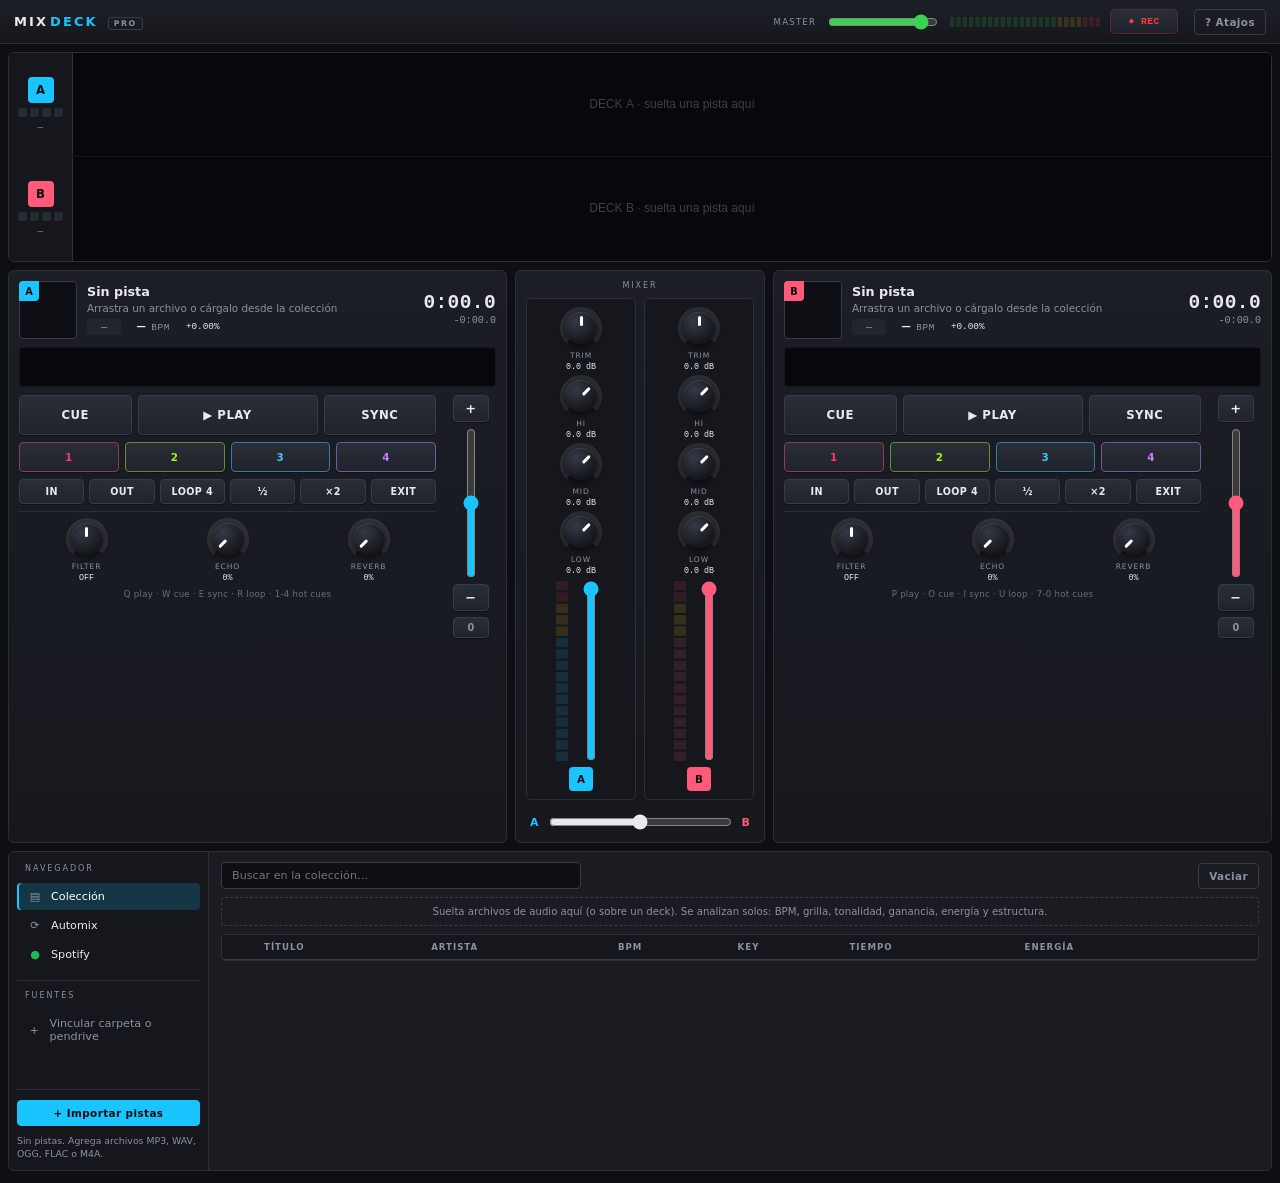
==== commit 95e4993c: "Fuentes: carpetas y pendrives vinculados que se releen al iniciar - Nuevo módulo js/sources.js con l" ====
--- a/dj-system/index.html
+++ b/dj-system/index.html
@@ -52,6 +52,7 @@
         <button class="tree-item active" data-panel="collection"><span class="ti-icon">▤</span>Colección <em id="tree-count"></em></button>
         <button class="tree-item" data-panel="automix"><span class="ti-icon">⟳</span>Automix <em id="tree-queue"></em></button>
         <button class="tree-item" data-panel="spotify"><span class="ti-icon sp">●</span>Spotify</button>
+        <div class="tree-sources" id="sources"></div>
         <div class="tree-foot">
           <label class="btn primary file-btn">+ Importar pistas
             <input type="file" id="file-input" accept="audio/*,.mp3,.wav,.ogg,.m4a,.aac,.flac" multiple hidden>
@@ -115,6 +116,7 @@
       </table>
     </div>
     <p><kbd>←</kbd> <kbd>→</kbd> mueven el crossfader. Clic en la onda para saltar. Doble clic en una pista de la colección la carga en el deck libre. Clic en el BPM para corregirlo. Perillas: arrastra vertical, doble clic reinicia, Shift ajusta fino.</p>
+    <p>En <b>Fuentes</b> puedes vincular una carpeta o un pendrive: la app la recuerda, la vuelve a leer al iniciar, analiza las pistas nuevas y marca las que faltan si el pendrive no está conectado (Chrome y Edge de escritorio).</p>
     <p>El análisis automático marca el CUE en el primer compás, el hot cue 1 en el drop y el hot cue 2 en el inicio del outro. Las tonalidades compatibles con la pista que suena se resaltan en verde.</p>
     <button id="help-close" class="btn primary">Cerrar</button>
   </dialog>
@@ -123,9 +125,11 @@
 
   <script src="js/engine.js"></script>
   <script src="js/knob.js"></script>
+  <script src="js/dialogs.js"></script>
   <script src="js/analyzer.js"></script>
   <script src="js/tags.js"></script>
   <script src="js/library.js"></script>
+  <script src="js/sources.js"></script>
   <script src="js/deck.js"></script>
   <script src="js/mixer.js"></script>
   <script src="js/spotify.js"></script>
--- a/dj-system/styles.css
+++ b/dj-system/styles.css
@@ -303,3 +303,34 @@
   .bar-count { display: none; }
   .t-artist, .t-energy, .lib-table th:nth-child(3), .lib-table th:nth-child(7) { display: none; }
 }
+
+/* ---------- Diálogos propios ---------- */
+.ui-dialog { max-width: 420px; width: calc(100vw - 40px); }
+.ui-title { margin: 0 0 8px; }
+.ui-text { margin: 0 0 12px; }
+.ui-input { width: 100%; background: #0d0f14; color: var(--text); border: 1px solid var(--line-2); border-radius: 4px; padding: 8px 10px; font-family: var(--mono); font-size: 1rem; margin-bottom: 14px; }
+.ui-input:focus { outline: none; border-color: var(--accent); }
+.ui-actions { display: flex; justify-content: flex-end; gap: 8px; }
+
+/* ---------- Fuentes (carpetas y pendrives) ---------- */
+.tree-sources { margin-top: 10px; padding-top: 8px; border-top: 1px solid var(--line); display: flex; flex-direction: column; gap: 2px; }
+.src-item { display: grid; grid-template-columns: 1fr 22px 22px; align-items: center; gap: 2px; border-radius: 4px; }
+.src-item.active { background: color-mix(in srgb, var(--accent) 18%, transparent); box-shadow: inset 2px 0 0 var(--accent); }
+.src-item:hover { background: var(--panel-2); }
+.src-main { display: grid; grid-template-columns: 10px 14px 1fr; align-items: center; gap: 6px; background: none; border: 0; color: var(--text); text-align: left; padding: 6px 6px 6px 10px; cursor: pointer; font-size: .84rem; min-width: 0; }
+.src-main em { grid-column: 2 / -1; font-style: normal; font-size: .68rem; color: var(--muted); font-family: var(--mono); white-space: nowrap; overflow: hidden; text-overflow: ellipsis; }
+.src-icon { color: var(--muted); font-size: .8rem; }
+.src-name { white-space: nowrap; overflow: hidden; text-overflow: ellipsis; font-weight: 600; }
+.src-dot { width: 8px; height: 8px; border-radius: 50%; background: #3a3f4d; display: inline-block; }
+.src-dot.ok { background: var(--ok); box-shadow: 0 0 6px var(--ok); }
+.src-dot.busy { background: var(--warn); animation: pulse 1s infinite; }
+.src-dot.warn { background: var(--warn); }
+.src-dot.off { background: var(--rec); }
+.src-prompt .src-main, .src-missing .src-main { color: var(--muted); }
+.src-btn { background: none; border: 0; color: var(--muted); cursor: pointer; padding: 4px 0; border-radius: 3px; font-size: .8rem; }
+.src-btn:hover { color: var(--text); background: #2c303b; }
+.src-link { color: var(--muted); }
+.src-note { color: var(--muted); font-size: .68rem; padding: 2px 10px; line-height: 1.4; }
+.t-src { color: var(--muted); font-size: .7rem; margin-right: 6px; }
+.row-missing td { opacity: .45; }
+.row-missing .t-src { color: var(--rec); opacity: 1; }
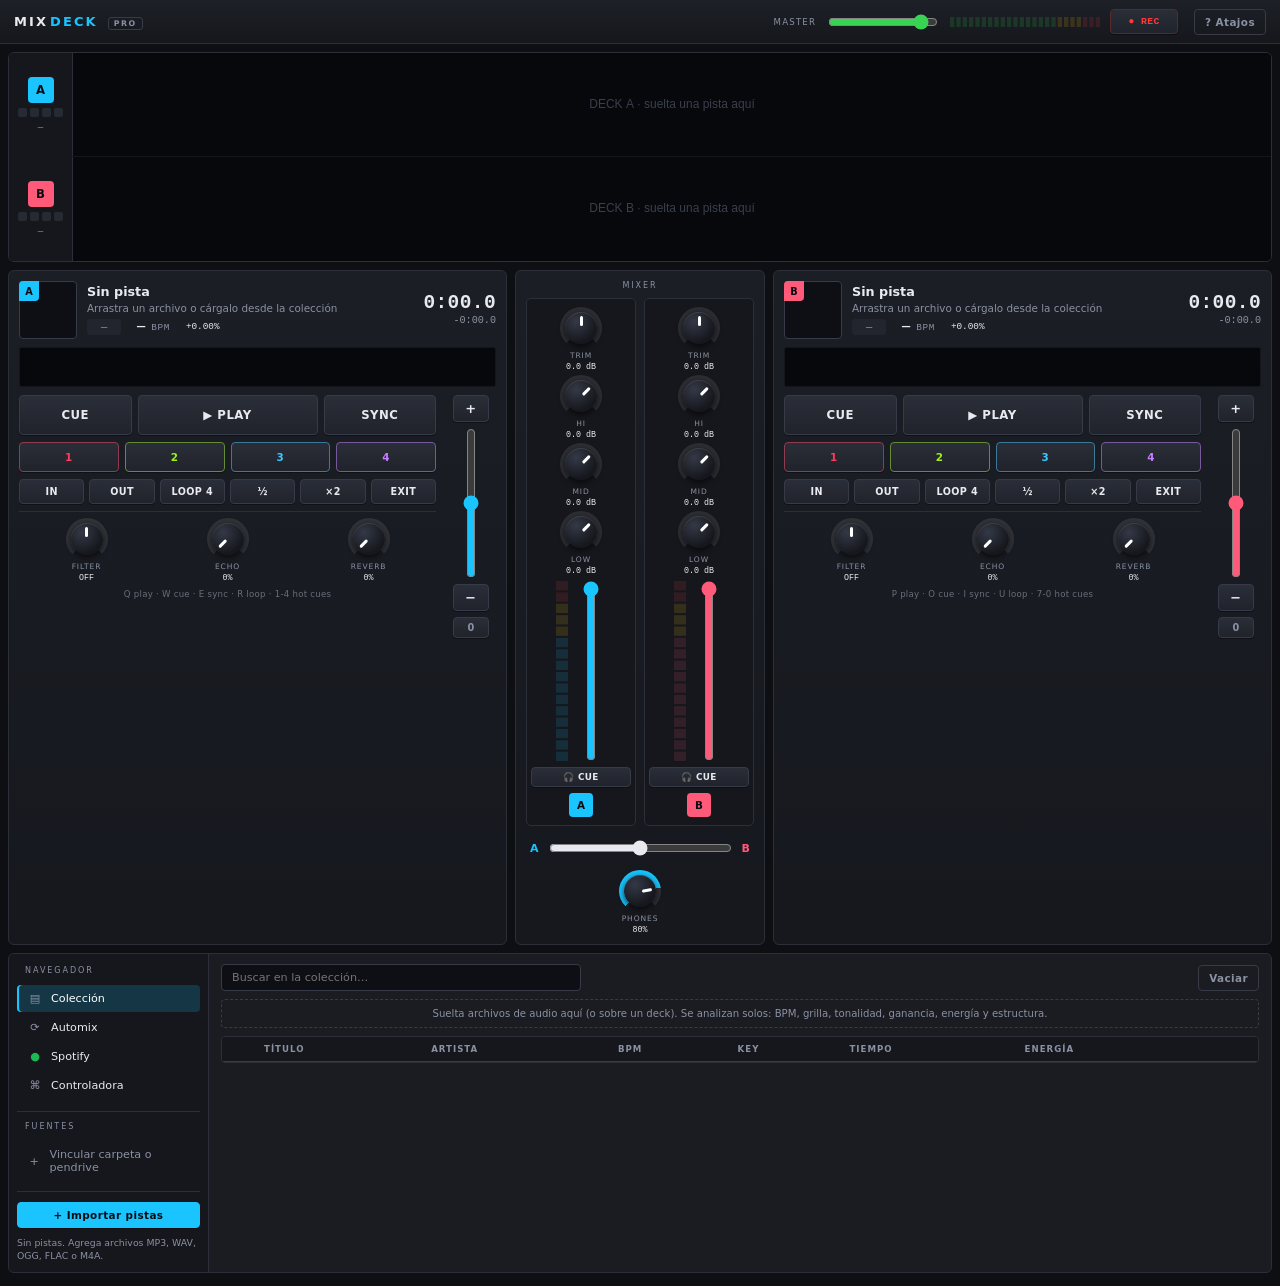
==== commit 68c037af: "Controladoras MIDI con modo Aprender, luces y pre-escucha por auriculares - Nuevo módulo js/midi.js " ====
--- a/dj-system/index.html
+++ b/dj-system/index.html
@@ -52,6 +52,7 @@
         <button class="tree-item active" data-panel="collection"><span class="ti-icon">▤</span>Colección <em id="tree-count"></em></button>
         <button class="tree-item" data-panel="automix"><span class="ti-icon">⟳</span>Automix <em id="tree-queue"></em></button>
         <button class="tree-item" data-panel="spotify"><span class="ti-icon sp">●</span>Spotify</button>
+        <button class="tree-item" data-panel="midi"><span class="ti-icon">⌘</span>Controladora</button>
         <div class="tree-sources" id="sources"></div>
         <div class="tree-foot">
           <label class="btn primary file-btn">+ Importar pistas
@@ -87,6 +88,7 @@
         </section>
         <section class="panel automix" id="automix" aria-label="Automix"></section>
         <section class="panel spotify" id="spotify" aria-label="Spotify"></section>
+        <section class="panel midi" id="midi" aria-label="Controladora MIDI"></section>
       </div>
     </section>
   </main>
@@ -116,6 +118,7 @@
       </table>
     </div>
     <p><kbd>←</kbd> <kbd>→</kbd> mueven el crossfader. Clic en la onda para saltar. Doble clic en una pista de la colección la carga en el deck libre. Clic en el BPM para corregirlo. Perillas: arrastra vertical, doble clic reinicia, Shift ajusta fino.</p>
+    <p>En <b>Controladora</b> conectas cualquier controladora MIDI por USB y asignas sus controles con "Aprender"; ahí también eliges la tarjeta de sonido y, si tiene 4 canales, la pre-escucha sale por los canales 3-4 con los botones 🎧 CUE del mixer.</p>
     <p>En <b>Fuentes</b> puedes vincular una carpeta o un pendrive: la app la recuerda, la vuelve a leer al iniciar, analiza las pistas nuevas y marca las que faltan si el pendrive no está conectado (Chrome y Edge de escritorio).</p>
     <p>El análisis automático marca el CUE en el primer compás, el hot cue 1 en el drop y el hot cue 2 en el inicio del outro. Las tonalidades compatibles con la pista que suena se resaltan en verde.</p>
     <button id="help-close" class="btn primary">Cerrar</button>
@@ -134,6 +137,7 @@
   <script src="js/mixer.js"></script>
   <script src="js/spotify.js"></script>
   <script src="js/automix.js"></script>
+  <script src="js/midi.js"></script>
   <script src="js/app.js"></script>
 </body>
 </html>
--- a/dj-system/styles.css
+++ b/dj-system/styles.css
@@ -334,3 +334,30 @@
 .t-src { color: var(--muted); font-size: .7rem; margin-right: 6px; }
 .row-missing td { opacity: .45; }
 .row-missing .t-src { color: var(--rec); opacity: 1; }
+
+/* ---------- Pre-escucha ---------- */
+.pfl { padding: 4px 6px; font-size: .68rem; width: 100%; }
+.pfl.on { background: var(--ok); border-color: var(--ok); color: #0a0c11; box-shadow: 0 0 10px rgba(57,211,83,.5); }
+.phones-wrap { display: flex; justify-content: center; padding-top: 4px; }
+
+/* ---------- Controladora MIDI ---------- */
+.midi-head { display: flex; align-items: center; gap: 14px; flex-wrap: wrap; }
+.midi-head h2 { margin: 0; font-size: .95rem; letter-spacing: .08em; }
+.midi-status { color: var(--muted); font-size: .82rem; flex: 1; }
+.midi-status::before { content: "●"; margin-right: 6px; color: #3a3f4d; }
+.midi-status.blink::before { color: var(--ok); text-shadow: 0 0 8px var(--ok); }
+.midi-audio, .midi-tools { display: flex; align-items: center; gap: 10px; flex-wrap: wrap; margin-top: 10px; font-size: .82rem; color: var(--muted); }
+.midi-audio label, .midi-tools label { display: flex; align-items: center; gap: 6px; }
+.midi-audio select, .midi-tools select { background: #0d0f14; color: var(--text); border: 1px solid var(--line-2); border-radius: 4px; padding: 5px 8px; max-width: 320px; }
+.out-status { font-size: .76rem; }
+.midi-hint { color: var(--muted); font-size: .78rem; margin: 10px 0 8px; line-height: 1.5; }
+.midi-wrap { max-height: 380px; }
+.midi-table td { padding: 4px 8px; }
+.midi-group td { background: var(--bg-2); color: var(--muted); font-size: .66rem; letter-spacing: .14em; text-transform: uppercase; padding: 6px 8px; }
+.midi-table tr.mapped .midi-key { color: var(--ok); font-family: var(--mono); font-size: .78rem; }
+.midi-table tr.learning { background: color-mix(in srgb, var(--warn) 12%, transparent); }
+.midi-table tr.learning .midi-key { color: var(--warn); font-style: italic; }
+.midi-key { color: var(--muted); font-size: .78rem; }
+.midi-table select { background: #0d0f14; color: var(--text); border: 1px solid var(--line-2); border-radius: 3px; padding: 2px 4px; font-size: .76rem; }
+.midi-table button.on { background: var(--warn); color: #0a0c11; border-color: var(--warn); }
+.lib-table tr.selected td { background: color-mix(in srgb, var(--accent) 16%, transparent); box-shadow: inset 2px 0 0 var(--accent); }
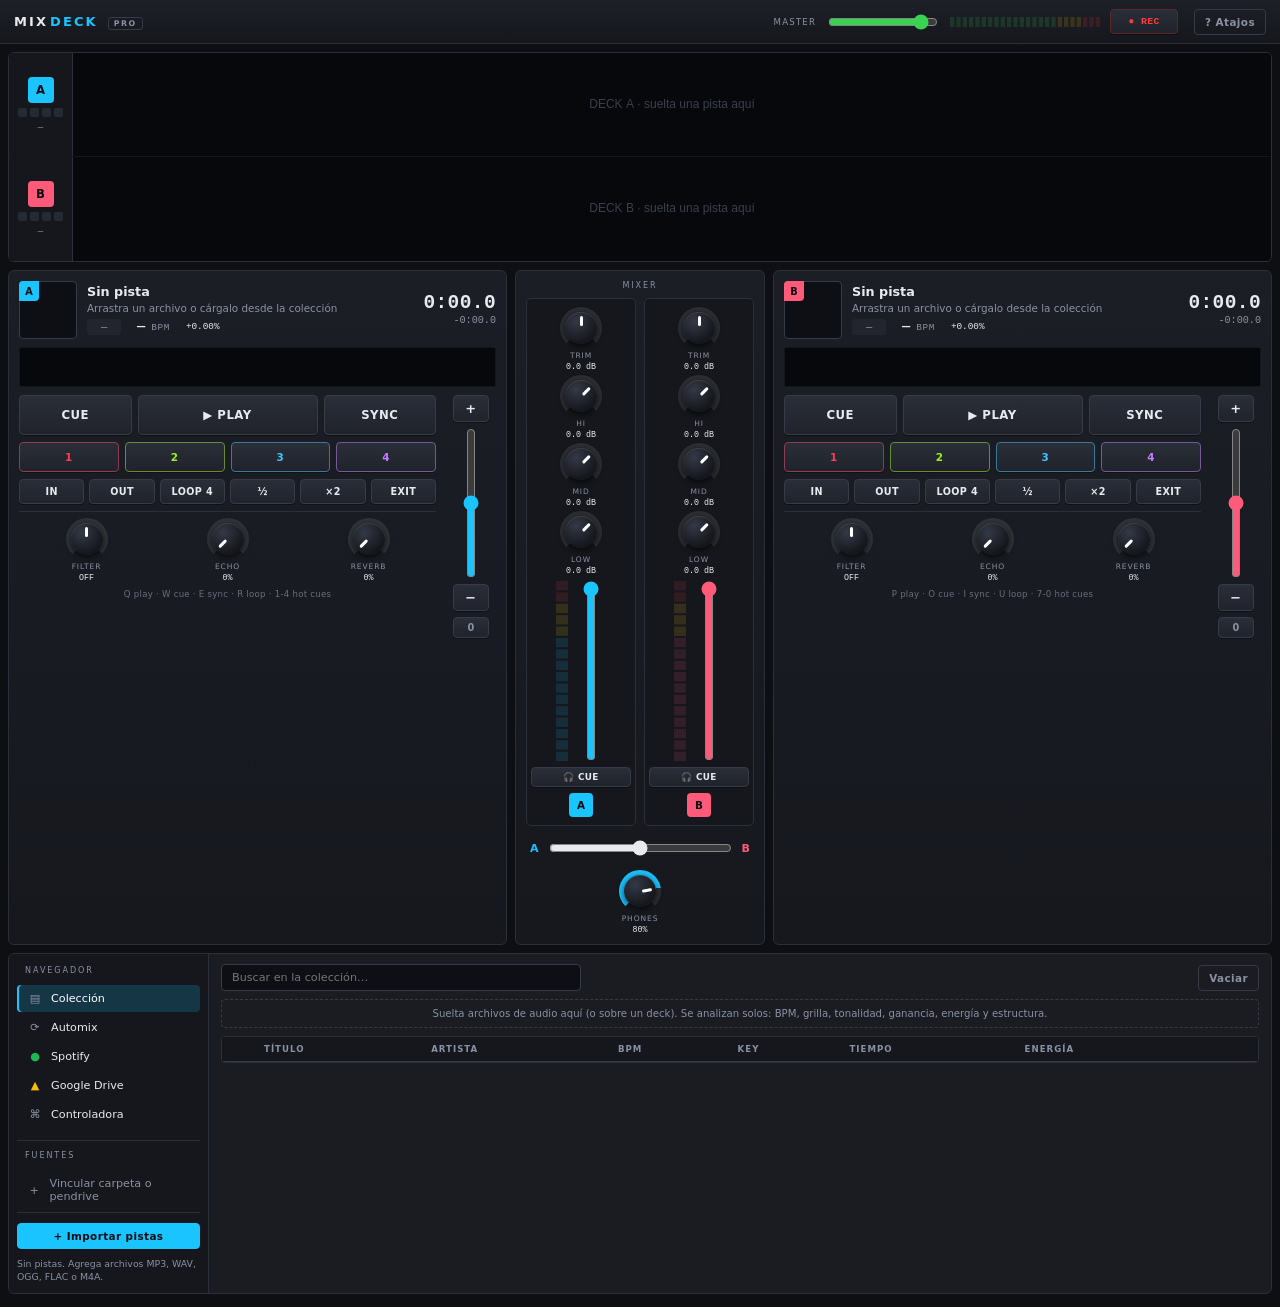
==== commit 85185a68: "Google Drive: sesión de Google y carpetas compartidas como fuente - Nuevo módulo js/gdrive.js: inici" ====
--- a/dj-system/index.html
+++ b/dj-system/index.html
@@ -52,6 +52,7 @@
         <button class="tree-item active" data-panel="collection"><span class="ti-icon">▤</span>Colección <em id="tree-count"></em></button>
         <button class="tree-item" data-panel="automix"><span class="ti-icon">⟳</span>Automix <em id="tree-queue"></em></button>
         <button class="tree-item" data-panel="spotify"><span class="ti-icon sp">●</span>Spotify</button>
+        <button class="tree-item" data-panel="gdrive"><span class="ti-icon gd">▲</span>Google Drive</button>
         <button class="tree-item" data-panel="midi"><span class="ti-icon">⌘</span>Controladora</button>
         <div class="tree-sources" id="sources"></div>
         <div class="tree-foot">
@@ -88,6 +89,7 @@
         </section>
         <section class="panel automix" id="automix" aria-label="Automix"></section>
         <section class="panel spotify" id="spotify" aria-label="Spotify"></section>
+        <section class="panel gdrive" id="gdrive" aria-label="Google Drive"></section>
         <section class="panel midi" id="midi" aria-label="Controladora MIDI"></section>
       </div>
     </section>
@@ -118,6 +120,7 @@
       </table>
     </div>
     <p><kbd>←</kbd> <kbd>→</kbd> mueven el crossfader. Clic en la onda para saltar. Doble clic en una pista de la colección la carga en el deck libre. Clic en el BPM para corregirlo. Perillas: arrastra vertical, doble clic reinicia, Shift ajusta fino.</p>
+    <p>En <b>Google Drive</b> inicias sesión con tu cuenta de Google y vinculas carpetas (por ejemplo, las que te comparten): la app descarga y analiza las canciones sola, en segundo plano, y quedan guardadas en el navegador.</p>
     <p>En <b>Controladora</b> conectas cualquier controladora MIDI por USB y asignas sus controles con "Aprender"; ahí también eliges la tarjeta de sonido y, si tiene 4 canales, la pre-escucha sale por los canales 3-4 con los botones 🎧 CUE del mixer.</p>
     <p>En <b>Fuentes</b> puedes vincular una carpeta o un pendrive: la app la recuerda, la vuelve a leer al iniciar, analiza las pistas nuevas y marca las que faltan si el pendrive no está conectado (Chrome y Edge de escritorio).</p>
     <p>El análisis automático marca el CUE en el primer compás, el hot cue 1 en el drop y el hot cue 2 en el inicio del outro. Las tonalidades compatibles con la pista que suena se resaltan en verde.</p>
@@ -132,6 +135,7 @@
   <script src="js/analyzer.js"></script>
   <script src="js/tags.js"></script>
   <script src="js/library.js"></script>
+  <script src="js/gdrive.js"></script>
   <script src="js/sources.js"></script>
   <script src="js/deck.js"></script>
   <script src="js/mixer.js"></script>
--- a/dj-system/styles.css
+++ b/dj-system/styles.css
@@ -361,3 +361,24 @@
 .midi-table select { background: #0d0f14; color: var(--text); border: 1px solid var(--line-2); border-radius: 3px; padding: 2px 4px; font-size: .76rem; }
 .midi-table button.on { background: var(--warn); color: #0a0c11; border-color: var(--warn); }
 .lib-table tr.selected td { background: color-mix(in srgb, var(--accent) 16%, transparent); box-shadow: inset 2px 0 0 var(--accent); }
+
+/* ---------- Google Drive ---------- */
+.ti-icon.gd { color: #fbbc04; }
+.gd-head { display: flex; align-items: center; gap: 14px; flex-wrap: wrap; }
+.gd-head h2 { margin: 0; font-size: .95rem; letter-spacing: .08em; display: flex; align-items: center; gap: 8px; }
+.gd-logo { color: #fbbc04; }
+.gd-status { color: var(--muted); font-size: .82rem; flex: 1; }
+.gd-actions { display: flex; gap: 8px; }
+.gdrive .btn.primary { background: #4285f4; border-color: #4285f4; color: #fff; }
+.gd-body { margin-top: 10px; }
+.gd-crumbs { display: flex; align-items: center; gap: 4px; flex-wrap: wrap; font-size: .84rem; margin-bottom: 8px; }
+.gd-crumbs button { background: none; border: 1px solid transparent; color: var(--text); cursor: pointer; padding: 3px 7px; border-radius: 4px; font-weight: 600; }
+.gd-crumbs button:hover { background: var(--panel-2); }
+.gd-root { color: var(--muted) !important; }
+.gd-sep { color: var(--muted); }
+.gd-current { margin: 6px 0 10px; }
+.gd-linked { color: var(--ok); font-weight: 700; font-size: .8rem; }
+.gd-wrap { max-height: 320px; }
+.gd-open { background: none; border: 0; color: var(--text); cursor: pointer; font: inherit; font-weight: 600; padding: 0; text-align: left; }
+.gd-open:hover { color: var(--accent); }
+.gd-table .t-name { max-width: 0; width: 70%; white-space: nowrap; overflow: hidden; text-overflow: ellipsis; }
